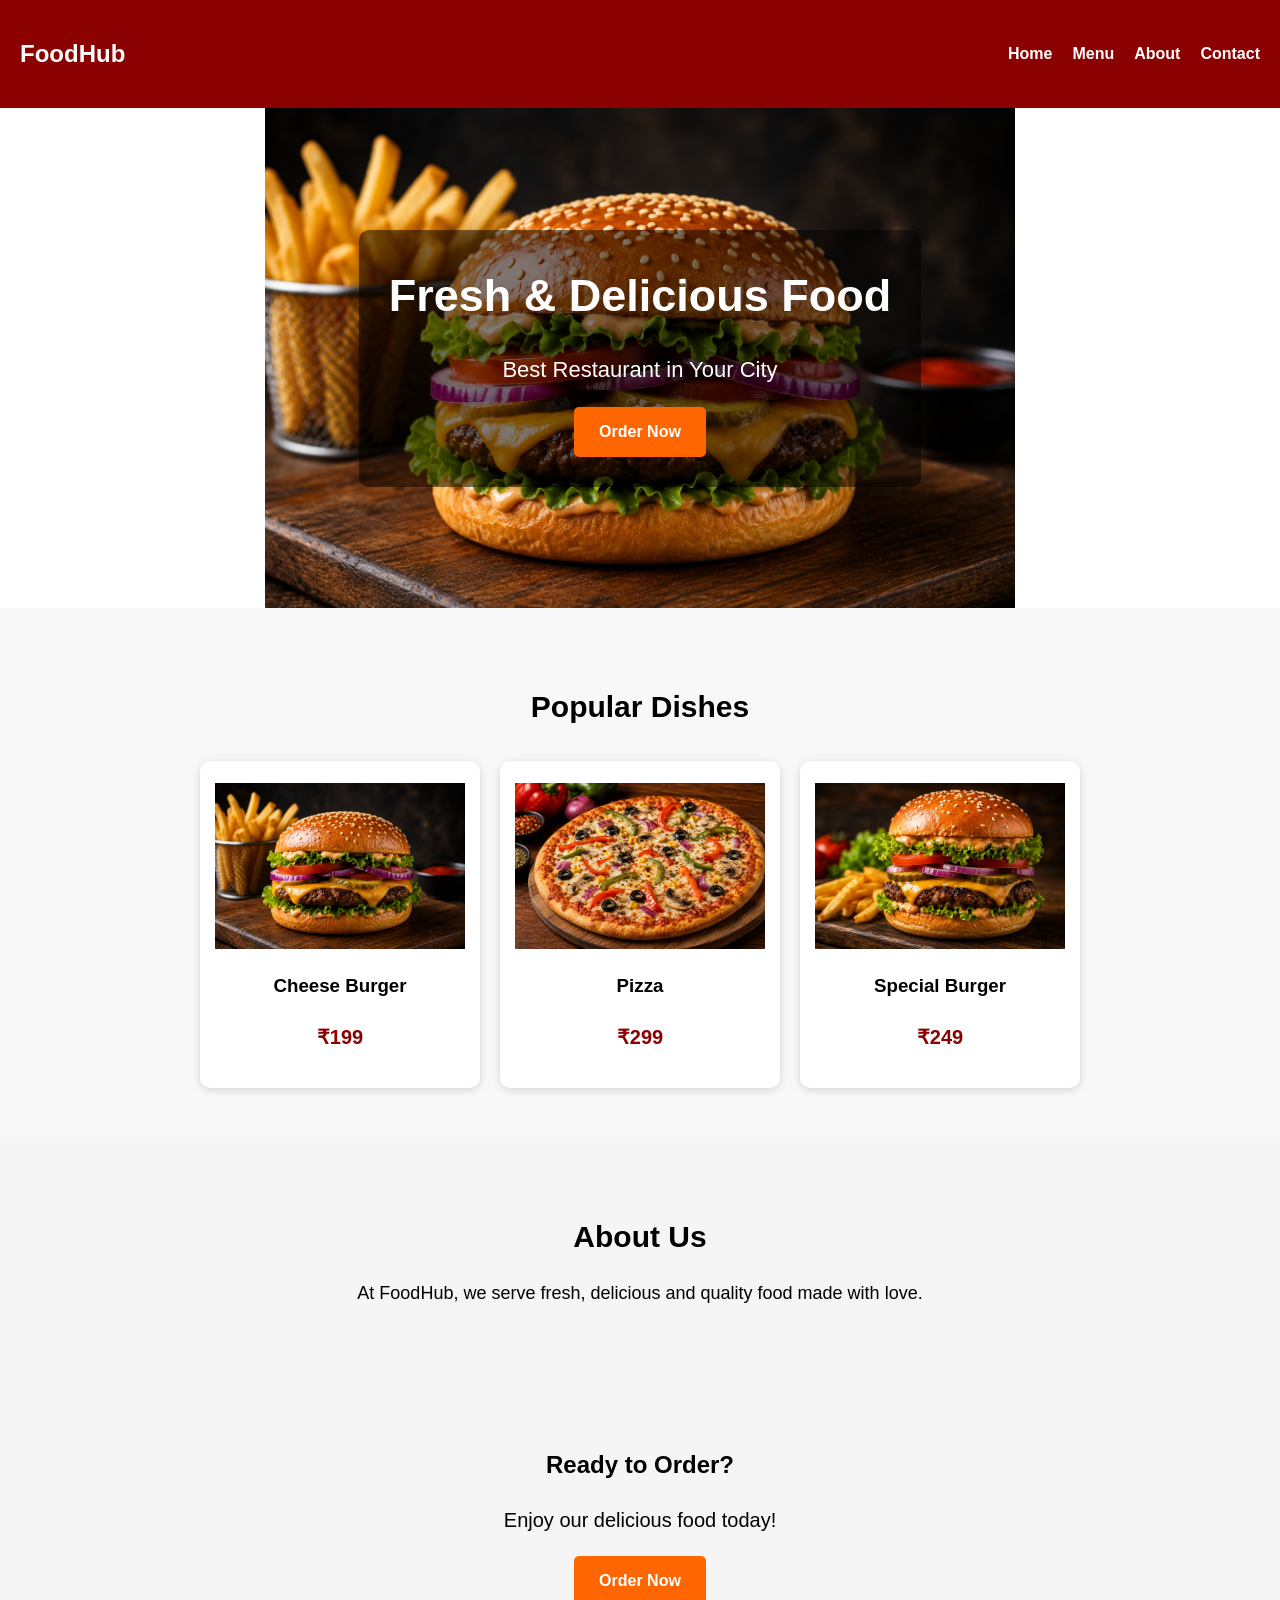
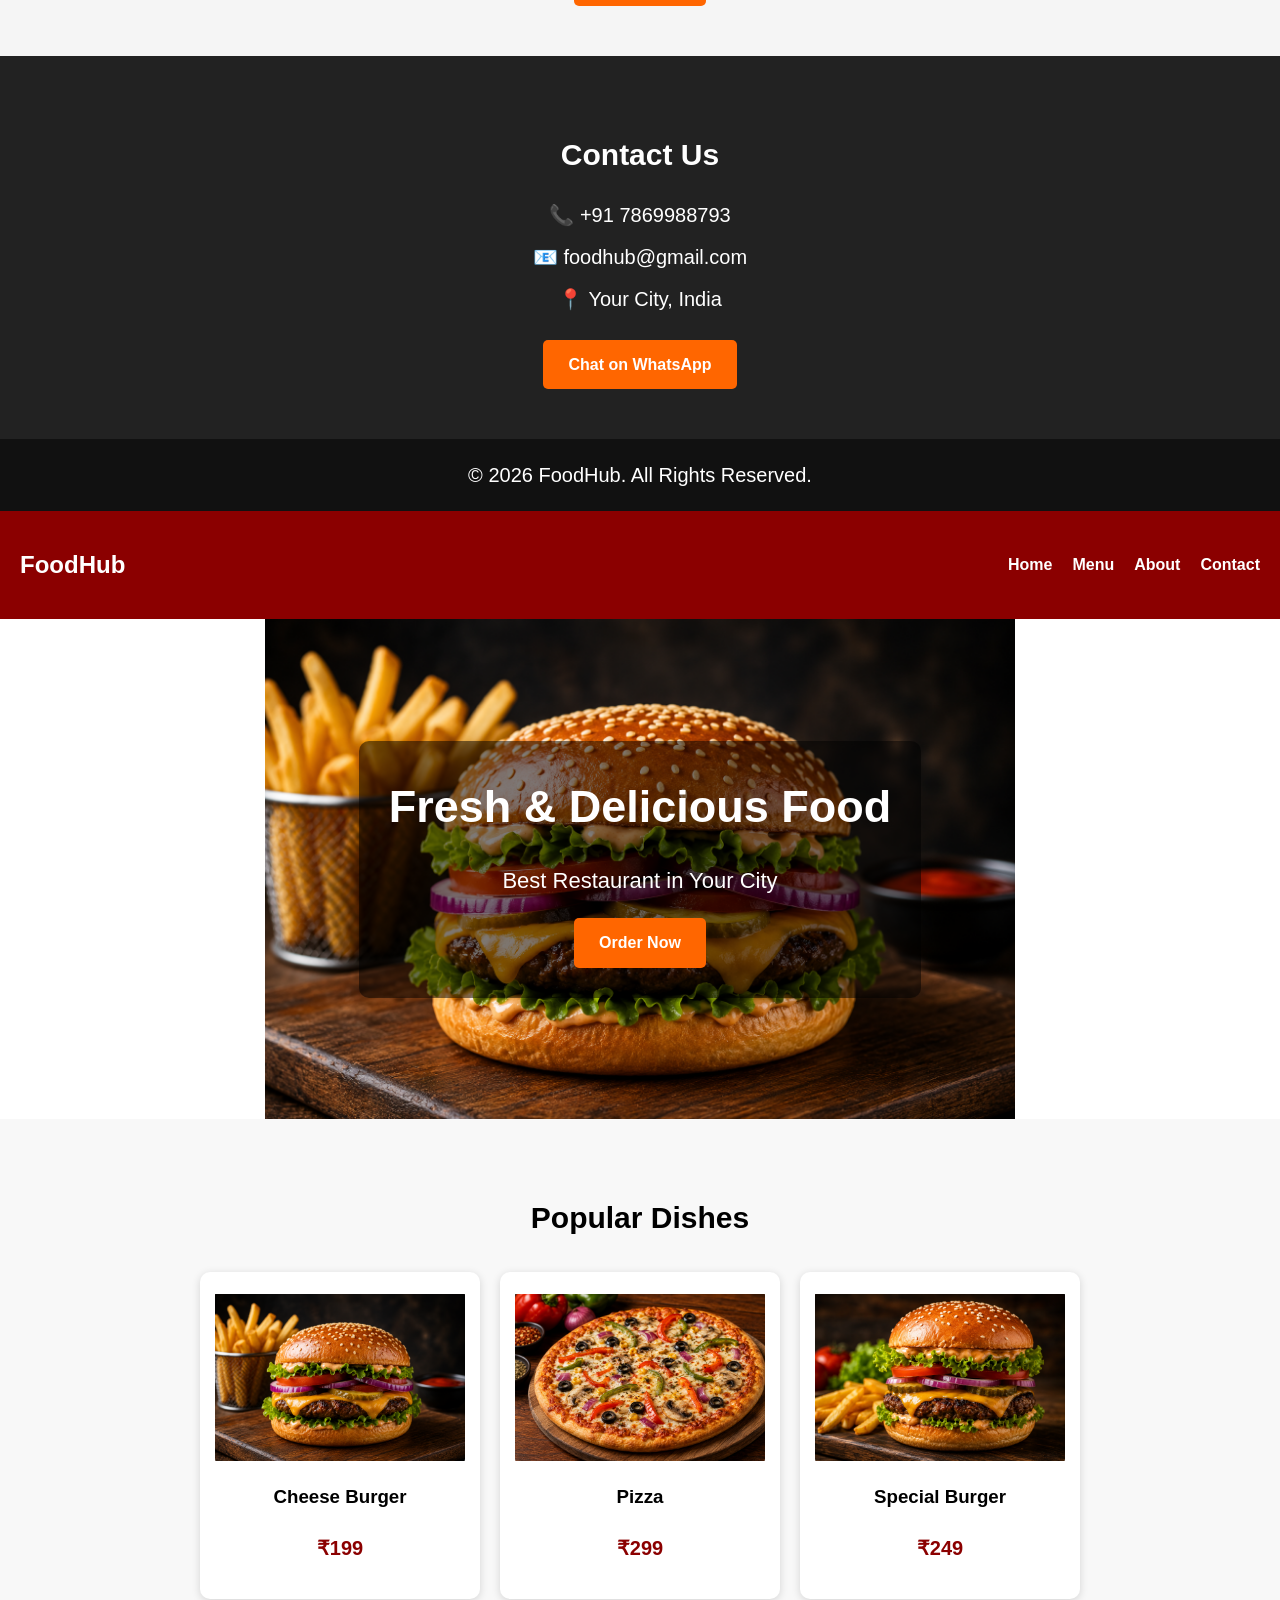
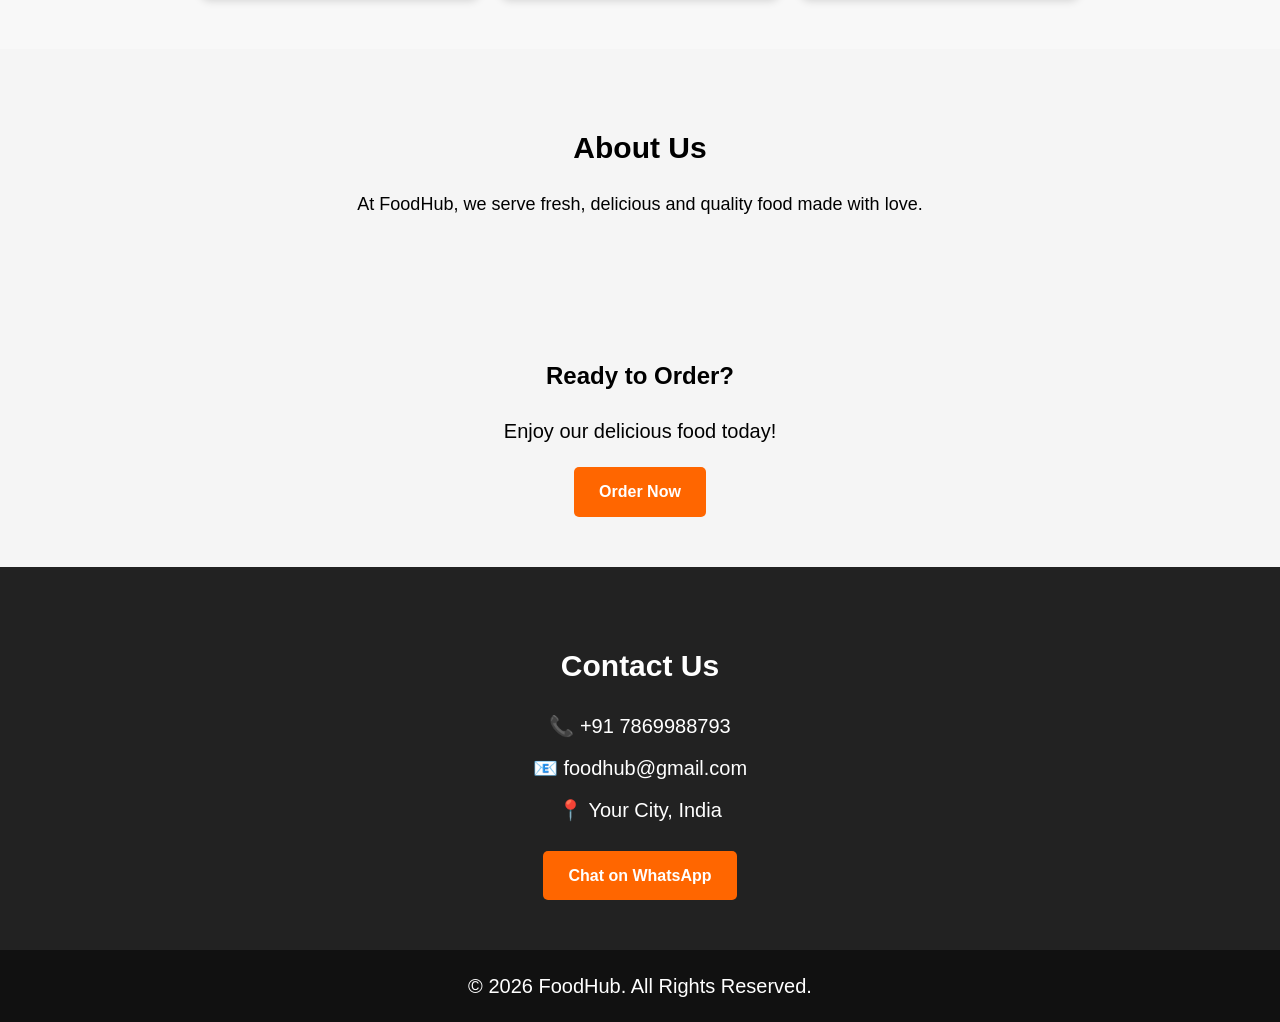
==== index.html @ 62439df0 "Enhance index.html with new sections and title Updated the title and added new sections for About, O" ====
<!DOCTYPE html>
<html>
<head>
    <meta name="viewport" content="width=device-width, initial-scale=1.0">
    <title>FoodHub - Fresh & Delicious Food</title>
    <link rel="stylesheet" href="style.css">
</head>

<body>

<nav>
    <h2>FoodHub</h2>

    <ul>
        <li><a href="index.html">Home</a></li>
        <li><a href="menu.html">Menu</a></li>
        <li><a href="about.html">About</a></li>
        <li><a href="contact.html">Contact</a></li>
    </ul>
</nav>

<!-- HERO -->
<section class="hero">
    <div class="hero-content">
        <h1>Fresh & Delicious Food</h1>
        <p>Best Restaurant in Your City</p>

        <a href="contact.html" class="btn">Order Now</a>
    </div>
</section>

<!-- POPULAR DISHES -->
<section class="menu">
    <h2>Popular Dishes</h2>

    <div class="cards">

        <div class="card">
            <img src="images/burger.png" alt="Cheese Burger">
            <h3>Cheese Burger</h3>
            <p>₹199</p>
        </div>

        <div class="card">
            <img src="images/pizza.png" alt="Pizza">
            <h3>Pizza</h3>
            <p>₹299</p>
        </div>

        <div class="card">
            <img src="images/special-burger.png" alt="Special Burger">
            <h3>Special Burger</h3>
            <p>₹249</p>
        </div>

    </div>
</section>

<!-- ABOUT -->
<section class="about">
    <h2>About Us</h2>
    <p>
        At FoodHub, we serve fresh, delicious and quality food made with love.
    </p>
</section>

<!-- ORDER -->
<section class="order">
    <h2>Ready to Order?</h2>
    <p>Enjoy our delicious food today!</p>
    <a href="contact.html" class="btn">Order Now</a>
</section>

<!-- CONTACT -->
<section class="contact">
    <h2>Contact Us</h2>

    <p>📞 +91 7869988793</p>
    <p>📧 foodhub@gmail.com</p>
    <p>📍 Your City, India</p>

    <a href="https://wa.me/917869988793" class="btn">
        Chat on WhatsApp
    </a>
</section>

<!-- FOOTER -->
<footer>
    <p>© 2026 FoodHub. All Rights Reserved.</p>
</footer>

</body>
    </html><!DOCTYPE html>
<html>
<head>
    <meta name="viewport" content="width=device-width, initial-scale=1.0">
    <title>FoodHub - Fresh & Delicious Food</title>
    <link rel="stylesheet" href="style.css">
</head>

<body>

<nav>
    <h2>FoodHub</h2>

    <ul>
        <li><a href="index.html">Home</a></li>
        <li><a href="menu.html">Menu</a></li>
        <li><a href="about.html">About</a></li>
        <li><a href="contact.html">Contact</a></li>
    </ul>
</nav>

<!-- HERO -->
<section class="hero">
    <div class="hero-content">
        <h1>Fresh & Delicious Food</h1>
        <p>Best Restaurant in Your City</p>

        <a href="contact.html" class="btn">Order Now</a>
    </div>
</section>

<!-- POPULAR DISHES -->
<section class="menu">
    <h2>Popular Dishes</h2>

    <div class="cards">

        <div class="card">
            <img src="images/burger.png" alt="Cheese Burger">
            <h3>Cheese Burger</h3>
            <p>₹199</p>
        </div>

        <div class="card">
            <img src="images/pizza.png" alt="Pizza">
            <h3>Pizza</h3>
            <p>₹299</p>
        </div>

        <div class="card">
            <img src="images/special-burger.png" alt="Special Burger">
            <h3>Special Burger</h3>
            <p>₹249</p>
        </div>

    </div>
</section>

<!-- ABOUT -->
<section class="about">
    <h2>About Us</h2>
    <p>
        At FoodHub, we serve fresh, delicious and quality food made with love.
    </p>
</section>

<!-- ORDER -->
<section class="order">
    <h2>Ready to Order?</h2>
    <p>Enjoy our delicious food today!</p>
    <a href="contact.html" class="btn">Order Now</a>
</section>

<!-- CONTACT -->
<section class="contact">
    <h2>Contact Us</h2>

    <p>📞 +91 7869988793</p>
    <p>📧 foodhub@gmail.com</p>
    <p>📍 Your City, India</p>

    <a href="https://wa.me/917869988793" class="btn">
        Chat on WhatsApp
    </a>
</section>

<!-- FOOTER -->
<footer>
    <p>© 2026 FoodHub. All Rights Reserved.</p>
</footer>

</body>
        </html>
---- style.css ----
body{
    margin:0;
    font-family:Arial,sans-serif;
}

nav{
    background:#8B0000;
    color:white;
    display:flex;
    justify-content:space-between;
    align-items:center;
    padding:15px 30px;
}

nav ul{
    list-style:none;
    display:flex;
    gap:20px;
}

nav ul li a{
    color:white;
    text-decoration:none;
    font-weight:bold;
}

h1{
    text-align:center;
    margin-top:60px;
    color:#8B0000;
}

p{
    text-align:center;
    font-size:20px;
}
.hero {
    min-height: 500px;
    background-image: url("images/burger.png");
    background-size: contain;
    background-position: center;
    background-repeat: no-repeat;
    display: flex;
    justify-content: center;
    align-items: center;
    text-align: center;
}
.hero-content{
    background: rgba(0,0,0,0.5);
    color: white;
    padding: 30px;
    border-radius: 10px;
}

.hero h1{
    font-size: 45px;
    color: white;
    margin: 0;
}

.hero p{
    font-size: 22px;
    margin: 20px 0;
    color: white;
}

.btn{
    display: inline-block;
    background: #ff6600;
    color: white;
    padding: 12px 25px;
    text-decoration: none;
    border-radius: 5px;
    font-weight: bold;
}

.btn:hover{
    background: #cc5500;
}

.btn {
    display: inline-block;
    padding: 12px 25px;
    text-decoration: none;
    border-radius: 5px;
    font-weight: bold;
}

.btn:hover{
    background:#cc5500;
    }
.menu{
    padding:60px 20px;
    text-align:center;
    background:#f8f8f8;
}

.cards{
    display:flex;
    justify-content:center;
    gap:30px;
    flex-wrap:wrap;
}

.card{
    width:280px;
    background:white;
    border-radius:10px;
    overflow:hidden;
    box-shadow:0 5px 15px rgba(0,0,0,0.2);
    transition:0.3s;
}

.card:hover{
    transform:translateY(-10px);
}

.card img {
    width: 100%;
    height: 200px;
    object-fit: contain;
    display: block;
}

.card h3{
    margin:15px 0 10px;
}

.card p{
    color:#8B0000;
    font-weight:bold;
    margin-bottom:20px;
        }
.about {
    padding: 50px 20px;
    text-align: center;
    background: #f5f5f5;
}

.about h2 {
    font-size: 30px;
    margin-bottom: 15px;
}

.about p {
    font-size: 18px;
    }
.contact {
    padding: 50px 20px;
    text-align: center;
    background: #222;
    color: white;
}

.contact h2 {
    margin-bottom: 20px;
}

.contact p {
    margin: 8px 0;
}
footer {
    padding: 20px;
    text-align: center;
    background: #111;
    color: white;
}

footer p {
    margin: 0;
    }
@media (max-width: 600px) {
    nav {
        flex-direction: column;
        gap: 10px;
    }

    nav ul {
        flex-direction: column;
        text-align: center;
        padding: 0;
    }

    .cards {
        flex-direction: column;
        align-items: center;
    }

    .card {
        width: 90%;
    }
    }
html {
    scroll-behavior: smooth;
                               }
.contact .btn {
    display: inline-block;
    margin-top: 15px;
    text-decoration: none;
}
.btn:hover {
    opacity: 0.8;
    transform: scale(1.05);
    }
nav {
    padding: 15px 20px;
    display: flex;
    justify-content: space-between;
    align-items: center;
}

nav ul {
    display: flex;
    gap: 20px;
    list-style: none;
    margin: 0;
}

nav a {
    text-decoration: none;
        }
.order {
    padding: 50px 20px;
    text-align: center;
    background: #f5f5f5;
}

.order h2 {
    margin-bottom: 10px;
}

.order p {
    margin-bottom: 20px;
}
body {
    margin: 0;
    font-family: Arial, sans-serif;
    line-height: 1.6;
    }
.card {
    padding: 15px;
    text-align: center;
    border-radius: 10px;
    background: white;
    box-shadow: 0 2px 8px rgba(0,0,0,0.15);
    }
.menu {
    padding: 50px 20px;
    text-align: center;
}

.cards {
    display: flex;
    gap: 20px;
    justify-content: center;
    flex-wrap: wrap;
                               }
.menu h2 {
    margin-bottom: 30px;
    font-size: 30px;
}
.card {
    width: 250px;
    }
.card img {
    width: 100%;
    height: 180px;
    object-fit: contain;
    border-radius: 8px;
}
.about {
    padding: 50px 20px;
    text-align: center;
}

.about h2 {
    font-size: 30px;
    margin-bottom: 15px;
    }
.contact h2 {
    font-size: 30px;
    margin-bottom: 20px;
}

.contact p {
    margin: 10px 0;
}
---- style.css ----
body{
    margin:0;
    font-family:Arial,sans-serif;
}

nav{
    background:#8B0000;
    color:white;
    display:flex;
    justify-content:space-between;
    align-items:center;
    padding:15px 30px;
}

nav ul{
    list-style:none;
    display:flex;
    gap:20px;
}

nav ul li a{
    color:white;
    text-decoration:none;
    font-weight:bold;
}

h1{
    text-align:center;
    margin-top:60px;
    color:#8B0000;
}

p{
    text-align:center;
    font-size:20px;
}
.hero {
    min-height: 500px;
    background-image: url("images/burger.png");
    background-size: contain;
    background-position: center;
    background-repeat: no-repeat;
    display: flex;
    justify-content: center;
    align-items: center;
    text-align: center;
}
.hero-content{
    background: rgba(0,0,0,0.5);
    color: white;
    padding: 30px;
    border-radius: 10px;
}

.hero h1{
    font-size: 45px;
    color: white;
    margin: 0;
}

.hero p{
    font-size: 22px;
    margin: 20px 0;
    color: white;
}

.btn{
    display: inline-block;
    background: #ff6600;
    color: white;
    padding: 12px 25px;
    text-decoration: none;
    border-radius: 5px;
    font-weight: bold;
}

.btn:hover{
    background: #cc5500;
}

.btn {
    display: inline-block;
    padding: 12px 25px;
    text-decoration: none;
    border-radius: 5px;
    font-weight: bold;
}

.btn:hover{
    background:#cc5500;
    }
.menu{
    padding:60px 20px;
    text-align:center;
    background:#f8f8f8;
}

.cards{
    display:flex;
    justify-content:center;
    gap:30px;
    flex-wrap:wrap;
}

.card{
    width:280px;
    background:white;
    border-radius:10px;
    overflow:hidden;
    box-shadow:0 5px 15px rgba(0,0,0,0.2);
    transition:0.3s;
}

.card:hover{
    transform:translateY(-10px);
}

.card img {
    width: 100%;
    height: 200px;
    object-fit: contain;
    display: block;
}

.card h3{
    margin:15px 0 10px;
}

.card p{
    color:#8B0000;
    font-weight:bold;
    margin-bottom:20px;
        }
.about {
    padding: 50px 20px;
    text-align: center;
    background: #f5f5f5;
}

.about h2 {
    font-size: 30px;
    margin-bottom: 15px;
}

.about p {
    font-size: 18px;
    }
.contact {
    padding: 50px 20px;
    text-align: center;
    background: #222;
    color: white;
}

.contact h2 {
    margin-bottom: 20px;
}

.contact p {
    margin: 8px 0;
}
footer {
    padding: 20px;
    text-align: center;
    background: #111;
    color: white;
}

footer p {
    margin: 0;
    }
@media (max-width: 600px) {
    nav {
        flex-direction: column;
        gap: 10px;
    }

    nav ul {
        flex-direction: column;
        text-align: center;
        padding: 0;
    }

    .cards {
        flex-direction: column;
        align-items: center;
    }

    .card {
        width: 90%;
    }
    }
html {
    scroll-behavior: smooth;
                               }
.contact .btn {
    display: inline-block;
    margin-top: 15px;
    text-decoration: none;
}
.btn:hover {
    opacity: 0.8;
    transform: scale(1.05);
    }
nav {
    padding: 15px 20px;
    display: flex;
    justify-content: space-between;
    align-items: center;
}

nav ul {
    display: flex;
    gap: 20px;
    list-style: none;
    margin: 0;
}

nav a {
    text-decoration: none;
        }
.order {
    padding: 50px 20px;
    text-align: center;
    background: #f5f5f5;
}

.order h2 {
    margin-bottom: 10px;
}

.order p {
    margin-bottom: 20px;
}
body {
    margin: 0;
    font-family: Arial, sans-serif;
    line-height: 1.6;
    }
.card {
    padding: 15px;
    text-align: center;
    border-radius: 10px;
    background: white;
    box-shadow: 0 2px 8px rgba(0,0,0,0.15);
    }
.menu {
    padding: 50px 20px;
    text-align: center;
}

.cards {
    display: flex;
    gap: 20px;
    justify-content: center;
    flex-wrap: wrap;
                               }
.menu h2 {
    margin-bottom: 30px;
    font-size: 30px;
}
.card {
    width: 250px;
    }
.card img {
    width: 100%;
    height: 180px;
    object-fit: contain;
    border-radius: 8px;
}
.about {
    padding: 50px 20px;
    text-align: center;
}

.about h2 {
    font-size: 30px;
    margin-bottom: 15px;
    }
.contact h2 {
    font-size: 30px;
    margin-bottom: 20px;
}

.contact p {
    margin: 10px 0;
}
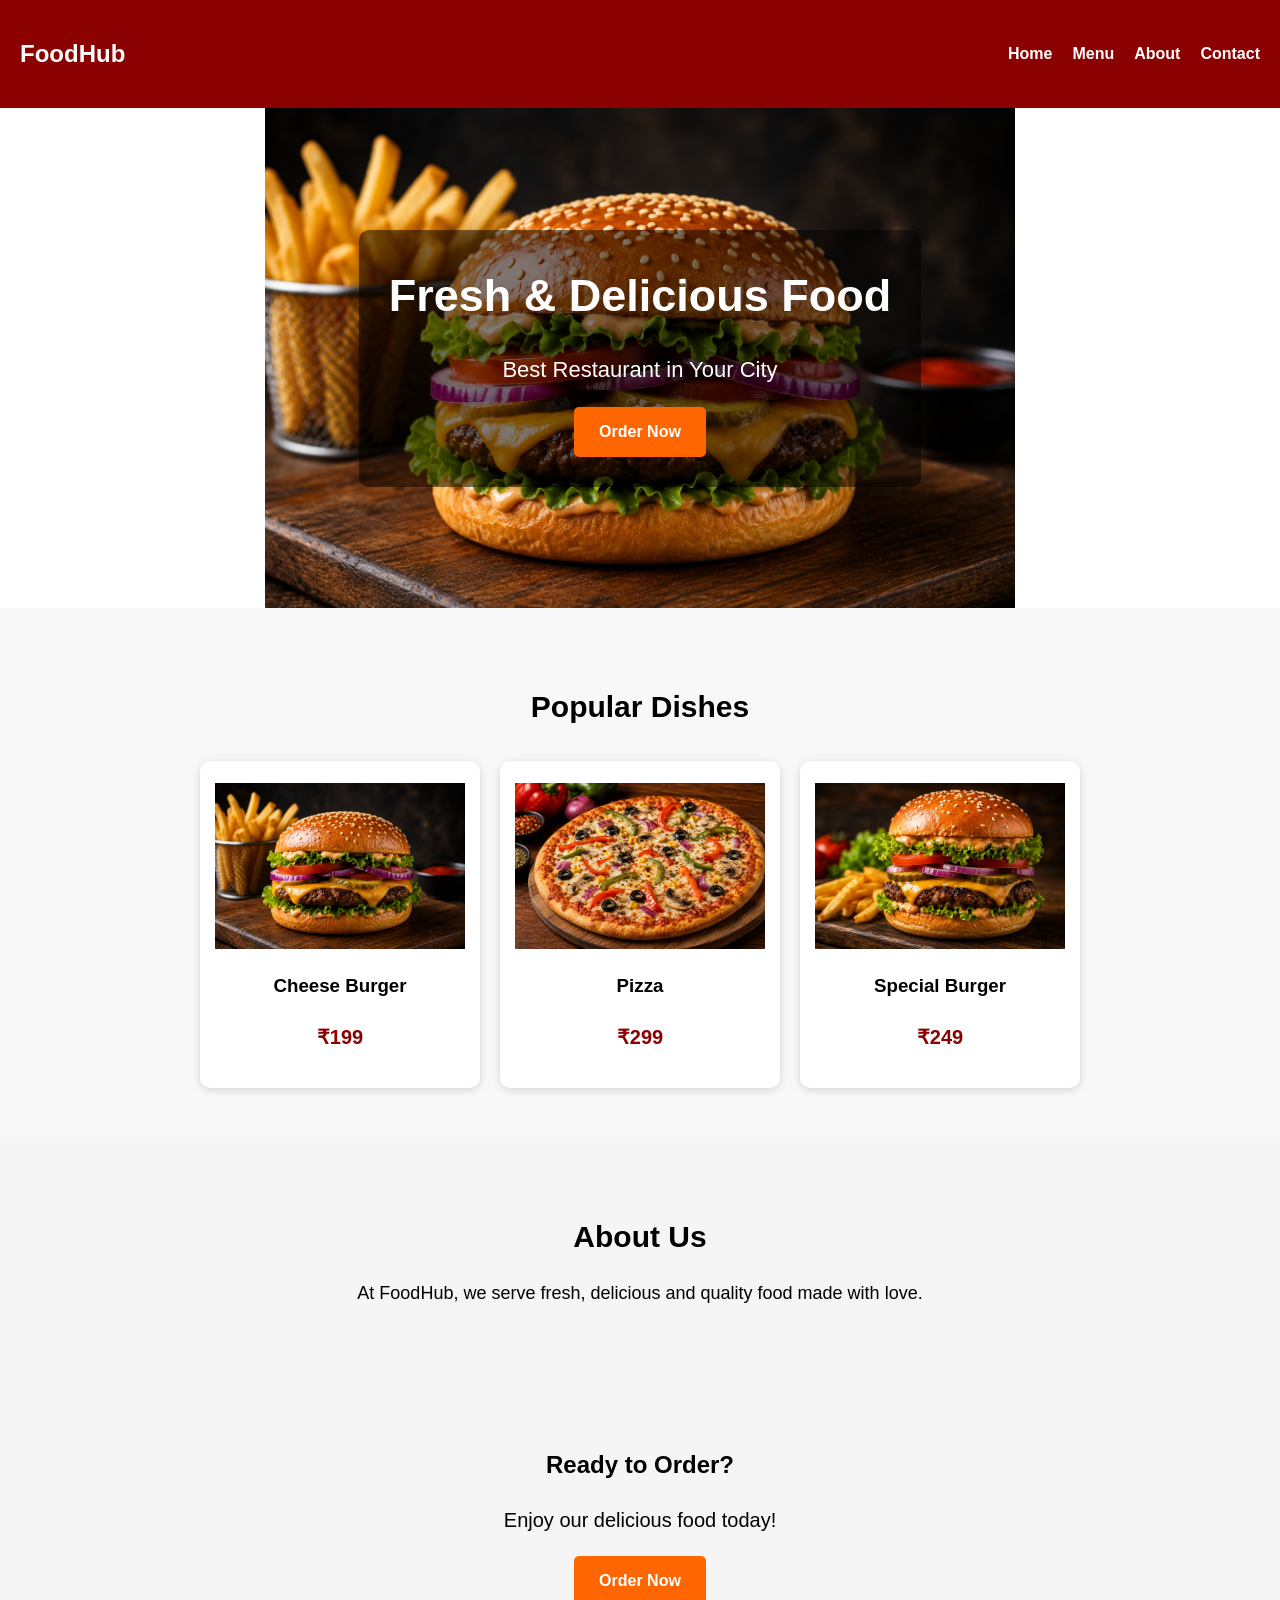
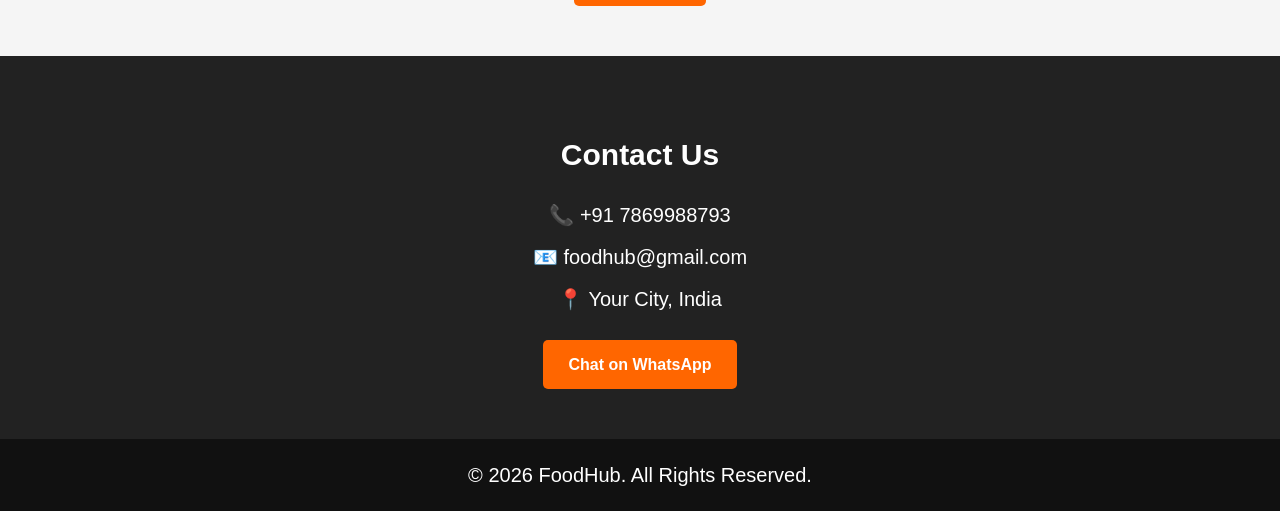
==== commit 914aaf93: "Refactor index.html to correct structure Removed redundant HTML structure and fixed DOCTYPE placemen" ====
--- a/index.html
+++ b/index.html
@@ -90,96 +90,4 @@
 </footer>
 
 </body>
-    </html><!DOCTYPE html>
-<html>
-<head>
-    <meta name="viewport" content="width=device-width, initial-scale=1.0">
-    <title>FoodHub - Fresh & Delicious Food</title>
-    <link rel="stylesheet" href="style.css">
-</head>
-
-<body>
-
-<nav>
-    <h2>FoodHub</h2>
-
-    <ul>
-        <li><a href="index.html">Home</a></li>
-        <li><a href="menu.html">Menu</a></li>
-        <li><a href="about.html">About</a></li>
-        <li><a href="contact.html">Contact</a></li>
-    </ul>
-</nav>
-
-<!-- HERO -->
-<section class="hero">
-    <div class="hero-content">
-        <h1>Fresh & Delicious Food</h1>
-        <p>Best Restaurant in Your City</p>
-
-        <a href="contact.html" class="btn">Order Now</a>
-    </div>
-</section>
-
-<!-- POPULAR DISHES -->
-<section class="menu">
-    <h2>Popular Dishes</h2>
-
-    <div class="cards">
-
-        <div class="card">
-            <img src="images/burger.png" alt="Cheese Burger">
-            <h3>Cheese Burger</h3>
-            <p>₹199</p>
-        </div>
-
-        <div class="card">
-            <img src="images/pizza.png" alt="Pizza">
-            <h3>Pizza</h3>
-            <p>₹299</p>
-        </div>
-
-        <div class="card">
-            <img src="images/special-burger.png" alt="Special Burger">
-            <h3>Special Burger</h3>
-            <p>₹249</p>
-        </div>
-
-    </div>
-</section>
-
-<!-- ABOUT -->
-<section class="about">
-    <h2>About Us</h2>
-    <p>
-        At FoodHub, we serve fresh, delicious and quality food made with love.
-    </p>
-</section>
-
-<!-- ORDER -->
-<section class="order">
-    <h2>Ready to Order?</h2>
-    <p>Enjoy our delicious food today!</p>
-    <a href="contact.html" class="btn">Order Now</a>
-</section>
-
-<!-- CONTACT -->
-<section class="contact">
-    <h2>Contact Us</h2>
-
-    <p>📞 +91 7869988793</p>
-    <p>📧 foodhub@gmail.com</p>
-    <p>📍 Your City, India</p>
-
-    <a href="https://wa.me/917869988793" class="btn">
-        Chat on WhatsApp
-    </a>
-</section>
-
-<!-- FOOTER -->
-<footer>
-    <p>© 2026 FoodHub. All Rights Reserved.</p>
-</footer>
-
-</body>
-        </html>
+    </html>
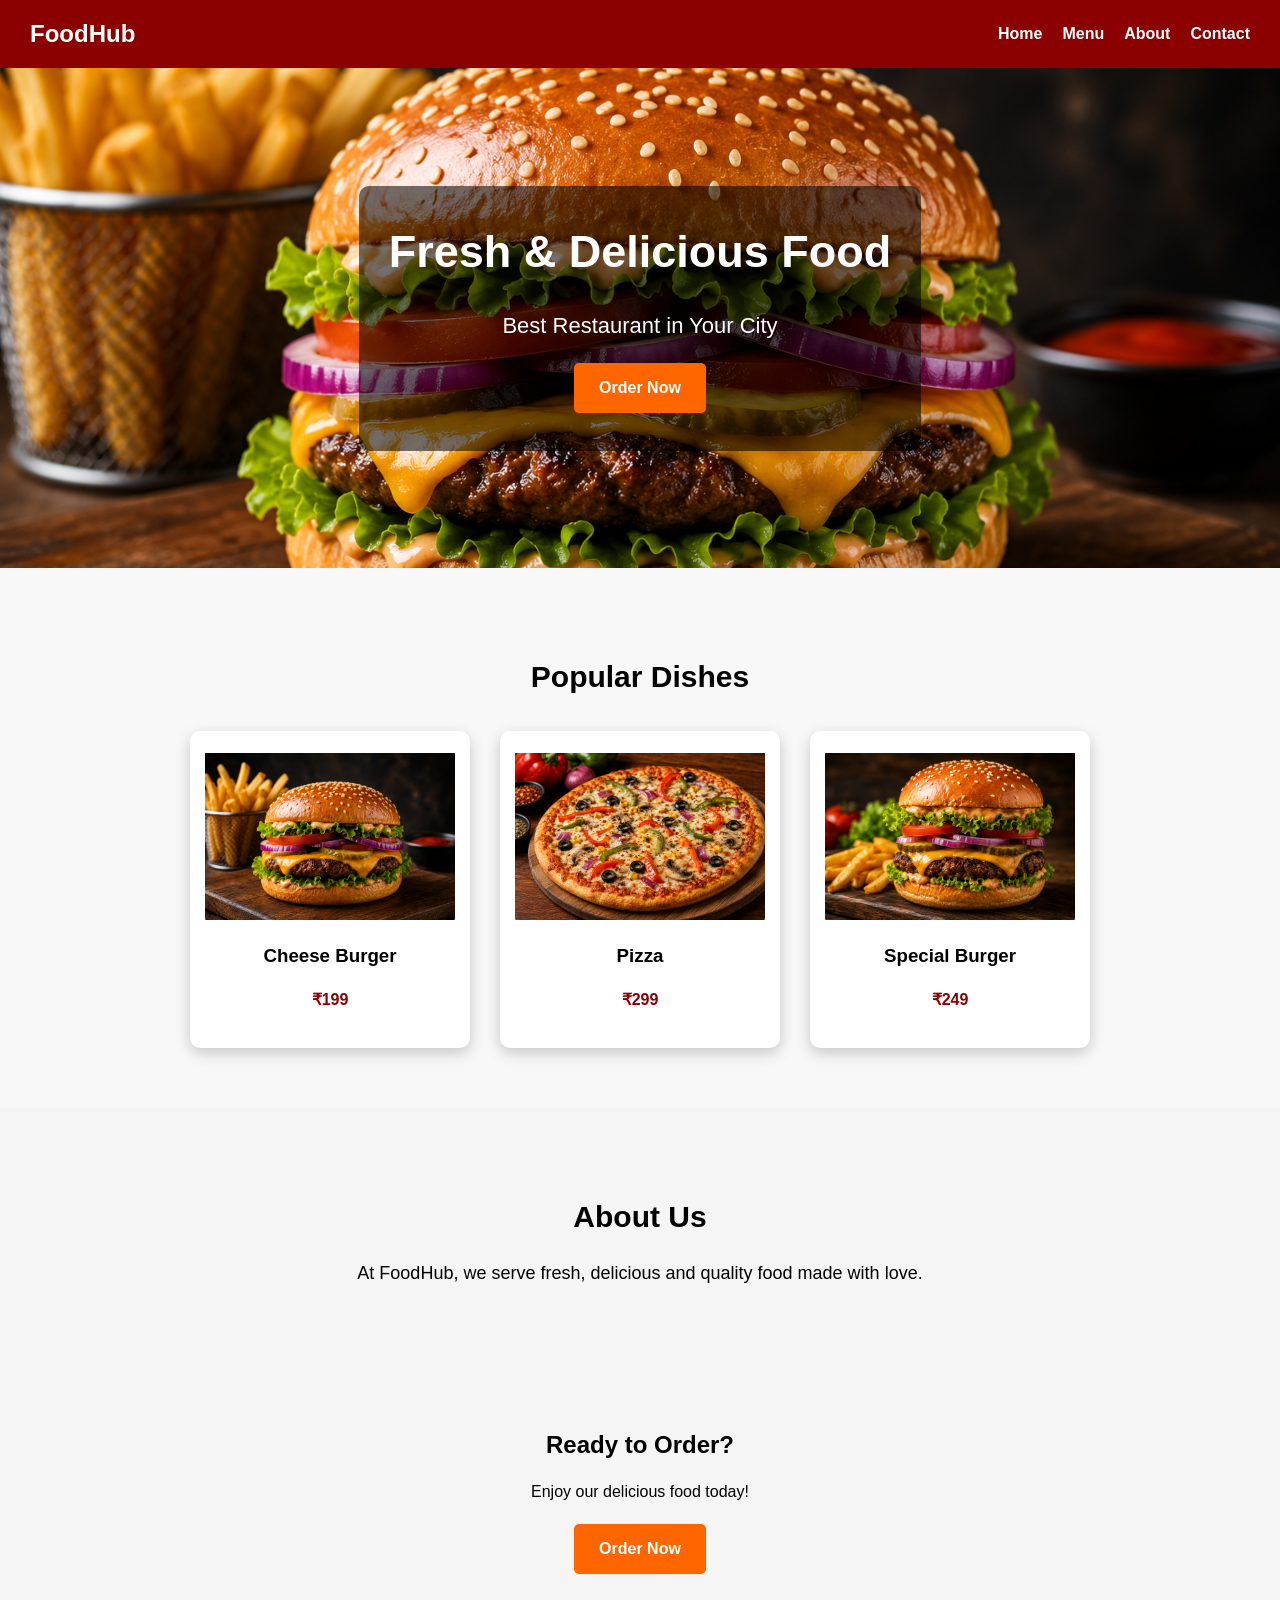
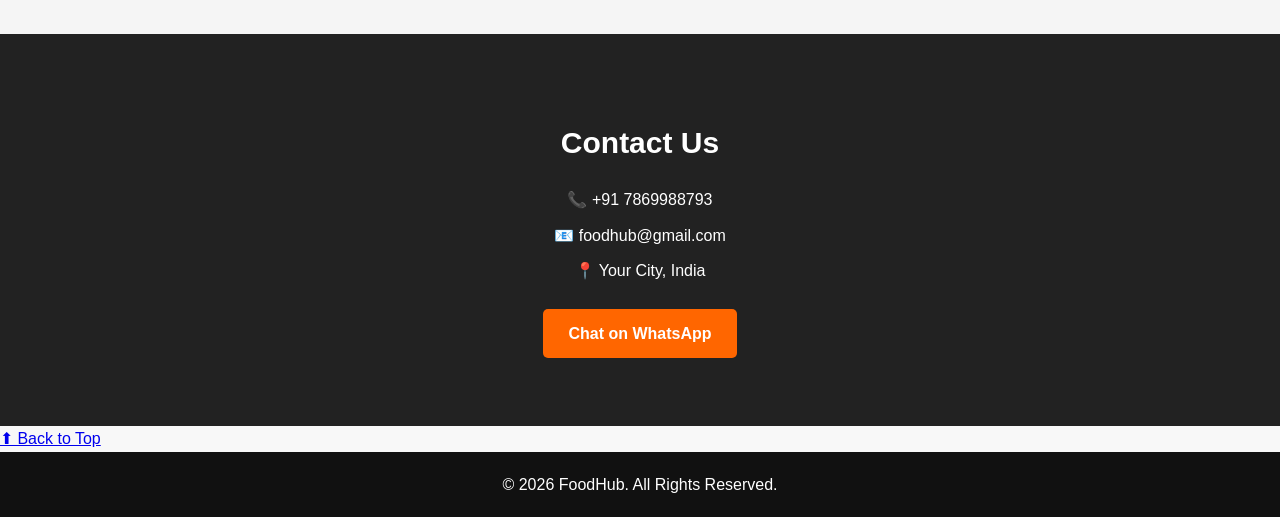
==== commit bede33e7: "Add 'Back to Top' button in footer" ====
--- a/index.html
+++ b/index.html
@@ -85,6 +85,7 @@
 </section>
 
 <!-- FOOTER -->
+<a href="#home" class="top-btn">⬆ Back to Top</a>
 <footer>
     <p>© 2026 FoodHub. All Rights Reserved.</p>
 </footer>
--- a/style.css
+++ b/style.css
@@ -1,43 +1,59 @@
-body{
-    margin:0;
-    font-family:Arial,sans-serif;
-}
-
-nav{
-    background:#8B0000;
-    color:white;
-    display:flex;
-    justify-content:space-between;
-    align-items:center;
-    padding:15px 30px;
-}
-
-nav ul{
-    list-style:none;
-    display:flex;
-    gap:20px;
-}
-
-nav ul li a{
-    color:white;
-    text-decoration:none;
-    font-weight:bold;
-}
-
-h1{
-    text-align:center;
-    margin-top:60px;
-    color:#8B0000;
-}
-
-p{
-    text-align:center;
-    font-size:20px;
-}
+* {
+    box-sizing: border-box;
+}
+
+html {
+    scroll-behavior: smooth;
+}
+
+body {
+    margin: 0;
+    font-family: Arial, sans-serif;
+    line-height: 1.6;
+    background: #f8f8f8;
+}
+
+/* NAVIGATION */
+nav {
+    background: #8B0000;
+    color: white;
+    display: flex;
+    justify-content: space-between;
+    align-items: center;
+    padding: 15px 30px;
+    position: sticky;
+    top: 0;
+    z-index: 1000;
+}
+
+nav h2 {
+    margin: 0;
+}
+
+nav ul {
+    list-style: none;
+    display: flex;
+    gap: 20px;
+    margin: 0;
+    padding: 0;
+}
+
+nav ul li a {
+    color: white;
+    text-decoration: none;
+    font-weight: bold;
+    transition: 0.3s;
+}
+
+nav ul li a:hover {
+    color: #ffcc00;
+}
+
+/* HERO */
 .hero {
     min-height: 500px;
     background-image: url("images/burger.png");
-    background-size: contain;
+    background-size: cover;
     background-position: center;
     background-repeat: no-repeat;
     display: flex;
@@ -45,26 +61,30 @@
     align-items: center;
     text-align: center;
 }
-.hero-content{
-    background: rgba(0,0,0,0.5);
+
+.hero-content {
+    background: rgba(0, 0, 0, 0.55);
     color: white;
     padding: 30px;
     border-radius: 10px;
-}
-
-.hero h1{
+    animation: fadeIn 1.2s ease;
+}
+
+.hero h1 {
     font-size: 45px;
     color: white;
     margin: 0;
-}
-
-.hero p{
+    animation: slideDown 1s ease;
+}
+
+.hero p {
     font-size: 22px;
     margin: 20px 0;
     color: white;
 }
 
-.btn{
+/* BUTTON */
+.btn {
     display: inline-block;
     background: #ff6600;
     color: white;
@@ -72,211 +92,92 @@
     text-decoration: none;
     border-radius: 5px;
     font-weight: bold;
-}
-
-.btn:hover{
+    transition: 0.3s;
+}
+
+.btn:hover {
     background: #cc5500;
-}
-
-.btn {
-    display: inline-block;
-    padding: 12px 25px;
-    text-decoration: none;
-    border-radius: 5px;
-    font-weight: bold;
-}
-
-.btn:hover{
-    background:#cc5500;
-    }
-.menu{
-    padding:60px 20px;
-    text-align:center;
-    background:#f8f8f8;
-}
-
-.cards{
-    display:flex;
-    justify-content:center;
-    gap:30px;
-    flex-wrap:wrap;
-}
-
-.card{
-    width:280px;
-    background:white;
-    border-radius:10px;
-    overflow:hidden;
-    box-shadow:0 5px 15px rgba(0,0,0,0.2);
-    transition:0.3s;
-}
-
-.card:hover{
-    transform:translateY(-10px);
-}
-
-.card img {
-    width: 100%;
-    height: 200px;
-    object-fit: contain;
-    display: block;
-}
-
-.card h3{
-    margin:15px 0 10px;
-}
-
-.card p{
-    color:#8B0000;
-    font-weight:bold;
-    margin-bottom:20px;
-        }
-.about {
-    padding: 50px 20px;
-    text-align: center;
-    background: #f5f5f5;
-}
-
-.about h2 {
+    transform: scale(1.08);
+}
+
+/* MENU */
+.menu {
+    padding: 60px 20px;
+    text-align: center;
+    background: #f8f8f8;
+}
+
+.menu h2 {
     font-size: 30px;
-    margin-bottom: 15px;
-}
-
-.about p {
-    font-size: 18px;
-    }
-.contact {
-    padding: 50px 20px;
-    text-align: center;
-    background: #222;
-    color: white;
-}
-
-.contact h2 {
-    margin-bottom: 20px;
-}
-
-.contact p {
-    margin: 8px 0;
-}
-footer {
-    padding: 20px;
-    text-align: center;
-    background: #111;
-    color: white;
-}
-
-footer p {
-    margin: 0;
-    }
-@media (max-width: 600px) {
-    nav {
-        flex-direction: column;
-        gap: 10px;
-    }
-
-    nav ul {
-        flex-direction: column;
-        text-align: center;
-        padding: 0;
-    }
-
-    .cards {
-        flex-direction: column;
-        align-items: center;
-    }
-
-    .card {
-        width: 90%;
-    }
-    }
-html {
-    scroll-behavior: smooth;
-                               }
-.contact .btn {
-    display: inline-block;
-    margin-top: 15px;
-    text-decoration: none;
-}
-.btn:hover {
-    opacity: 0.8;
-    transform: scale(1.05);
-    }
-nav {
-    padding: 15px 20px;
-    display: flex;
-    justify-content: space-between;
-    align-items: center;
-}
-
-nav ul {
-    display: flex;
-    gap: 20px;
-    list-style: none;
-    margin: 0;
-}
-
-nav a {
-    text-decoration: none;
-        }
-.order {
-    padding: 50px 20px;
-    text-align: center;
-    background: #f5f5f5;
-}
-
-.order h2 {
-    margin-bottom: 10px;
-}
-
-.order p {
-    margin-bottom: 20px;
-}
-body {
-    margin: 0;
-    font-family: Arial, sans-serif;
-    line-height: 1.6;
-    }
-.card {
-    padding: 15px;
-    text-align: center;
-    border-radius: 10px;
-    background: white;
-    box-shadow: 0 2px 8px rgba(0,0,0,0.15);
-    }
-.menu {
-    padding: 50px 20px;
-    text-align: center;
+    margin-bottom: 30px;
 }
 
 .cards {
     display: flex;
-    gap: 20px;
     justify-content: center;
+    gap: 30px;
     flex-wrap: wrap;
-                               }
-.menu h2 {
-    margin-bottom: 30px;
-    font-size: 30px;
-}
+}
+
 .card {
-    width: 250px;
-    }
+    width: 280px;
+    padding: 15px;
+    background: white;
+    border-radius: 10px;
+    overflow: hidden;
+    box-shadow: 0 5px 15px rgba(0, 0, 0, 0.2);
+    transition: 0.4s;
+    animation: slideUp 1s ease;
+}
+
+.card:hover {
+    transform: translateY(-10px) scale(1.03);
+    box-shadow: 0 10px 25px rgba(0, 0, 0, 0.25);
+}
+
 .card img {
     width: 100%;
     height: 180px;
     object-fit: contain;
+    display: block;
     border-radius: 8px;
 }
+
+.card h3 {
+    margin: 15px 0 10px;
+}
+
+.card p {
+    color: #8B0000;
+    font-weight: bold;
+    margin-bottom: 20px;
+}
+
+/* ABOUT */
 .about {
-    padding: 50px 20px;
-    text-align: center;
+    padding: 60px 20px;
+    text-align: center;
+    background: #f5f5f5;
+    animation: fadeIn 1s ease;
 }
 
 .about h2 {
     font-size: 30px;
     margin-bottom: 15px;
-    }
+}
+
+.about p {
+    font-size: 18px;
+}
+
+/* CONTACT */
+.contact {
+    padding: 60px 20px;
+    text-align: center;
+    background: #222;
+    color: white;
+}
+
 .contact h2 {
     font-size: 30px;
     margin-bottom: 20px;
@@ -285,3 +186,385 @@
 .contact p {
     margin: 10px 0;
 }
+
+.contact .btn {
+    margin-top: 15px;
+}
+
+/* FOOTER */
+footer {
+    padding: 20px;
+    text-align: center;
+    background: #111;
+    color: white;
+}
+
+footer p {
+    margin: 0;
+}
+
+/* ANIMATIONS */
+@keyframes fadeIn {
+    from {
+        opacity: 0;
+    }
+
+    to {
+        opacity: 1;
+    }
+}
+
+@keyframes slideDown {
+    from {
+        opacity: 0;
+        transform: translateY(-40px);
+    }
+
+    to {
+        opacity: 1;
+        transform: translateY(0);
+    }
+}
+
+@keyframes slideUp {
+    from {
+        opacity: 0;
+        transform: translateY(40px);
+    }
+
+    to {
+        opacity: 1;
+        transform: translateY(0);
+    }
+}
+
+/* MOBILE */
+@media (max-width: 600px) {
+
+    nav {
+        flex-direction: column;
+        gap: 10px;
+    }
+
+    nav ul {
+        flex-direction: row;
+        gap: 12px;
+        flex-wrap: wrap;
+        justify-content: center;
+    }
+
+    .hero {
+        min-height: 450px;
+    }
+
+    .hero h1 {
+        font-size: 32px;
+    }
+
+    .hero p {
+        font-size: 18px;
+    }
+
+    .cards {
+        flex-direction: column;
+        align-items: center;
+    }
+
+    .card {
+        width: 90%;
+    }
+}
+.order {
+    padding: 60px 20px;
+    text-align: center;
+    background: #f5f5f5;
+}
+
+.order h2 {
+    text-align: center;
+    margin-bottom: 15px;
+}
+
+.order p {
+    text-align: center;
+    margin-bottom: 20px;
+}
+
+.order .btn {
+    display: inline-block;
+}
+.order {
+    width: 100%;
+    padding: 60px 20px;
+    text-align: center !important;
+    background: #f5f5f5;
+}
+
+.order h2 {
+    text-align: center !important;
+    margin: 0 auto 15px;
+}
+
+.order p {
+    text-align: center !important;
+    margin: 0 auto 20px;
+}
+
+.order .btn {
+    display: block;
+    width: fit-content;
+    margin: 20px auto 0;
+}
+/* FOOD CARD ANIMATION */
+
+.card:nth-child(1) {
+    animation: slideUp 0.8s ease;
+}
+
+.card:nth-child(2) {
+    animation: slideUp 0.8s ease 0.2s;
+    animation-fill-mode: backwards;
+}
+
+.card:nth-child(3) {
+    animation: slideUp 0.8s ease 0.4s;
+    animation-fill-mode: backwards;
+}
+/* HERO IMAGE ANIMATION */
+
+.hero {
+    overflow: hidden;
+}
+
+.hero-content {
+    animation: heroAppear 1.2s ease;
+}
+
+@keyframes heroAppear {
+    from {
+        opacity: 0;
+        transform: scale(0.9);
+    }
+
+    to {
+        opacity: 1;
+        transform: scale(1);
+    }
+}
+nav ul li a {
+    transition: all 0.3s ease;
+}
+
+nav ul li a:hover {
+    transform: translateY(-2px);
+    color: #ffcc00;
+    }
+.btn {
+    position: relative;
+    overflow: hidden;
+    transition: transform 0.3s ease, background 0.3s ease;
+}
+
+.btn:hover {
+    transform: scale(1.08);
+    background: #cc5500;
+}
+
+.btn:active {
+    transform: scale(0.95);
+        }
+/* ABOUT SECTION ANIMATION */
+
+.about {
+    animation: aboutAppear 1s ease;
+}
+
+@keyframes aboutAppear {
+    from {
+        opacity: 0;
+        transform: translateY(30px);
+    }
+
+    to {
+        opacity: 1;
+        transform: translateY(0);
+    }
+}
+
+.about h2 {
+    transition: transform 0.3s ease;
+}
+
+.about h2:hover {
+    transform: scale(1.05);
+    }
+.contact {
+    animation: contactAppear 1s ease;
+}
+
+@keyframes contactAppear {
+    from {
+        opacity: 0;
+        transform: translateY(30px);
+    }
+
+    to {
+        opacity: 1;
+        transform: translateY(0);
+    }
+}
+/* FLOATING FOOD CARDS */
+
+.menu-page .card {
+    animation: floatCard 3s ease-in-out infinite;
+}
+
+.menu-page .card:nth-child(2) {
+    animation-delay: 0.3s;
+}
+
+.menu-page .card:nth-child(3) {
+    animation-delay: 0.6s;
+}
+
+.menu-page .card:nth-child(4) {
+    animation-delay: 0.9s;
+}
+
+.menu-page .card:nth-child(5) {
+    animation-delay: 1.2s;
+}
+
+.menu-page .card:nth-child(6) {
+    animation-delay: 1.5s;
+}
+
+.menu-page .card:nth-child(7) {
+    animation-delay: 1.8s;
+}
+
+.menu-page .card:nth-child(8) {
+    animation-delay: 2.1s;
+}
+
+@keyframes floatCard {
+    0%, 100% {
+        transform: translateY(0);
+    }
+
+    50% {
+        transform: translateY(-8px);
+    }
+}
+/* GLOWING BUTTON */
+
+.btn {
+    transition: all 0.3s ease;
+}
+
+.btn:hover {
+    transform: scale(1.08);
+    box-shadow: 0 0 15px rgba(255, 102, 0, 0.7);
+}
+
+.btn:active {
+    transform: scale(0.95);
+}
+.menu-page .card {
+    overflow: hidden;
+}
+
+.menu-page .card img {
+    transition: transform 0.5s ease;
+}
+
+.menu-page .card:hover img {
+    transform: scale(1.1);
+}
+/* PAGE HEADING ANIMATION */
+
+.menu-page h1,
+.about-page h1,
+.contact-page h1 {
+    animation: headingPop 1s ease;
+}
+
+@keyframes headingPop {
+    0% {
+        opacity: 0;
+        transform: scale(0.7);
+    }
+
+    70% {
+        transform: scale(1.05);
+    }
+
+    100% {
+        opacity: 1;
+        transform: scale(1);
+    }
+}
+/* IMAGE TILT EFFECT */
+
+.menu-page .card {
+    transition: transform 0.4s ease;
+}
+
+.menu-page .card:hover {
+    transform: translateY(-10px) rotate(1deg);
+}
+
+.menu-page .card img {
+    transition: transform 0.5s ease;
+}
+
+.menu-page .card:hover img {
+    transform: scale(1.08);
+}
+/* GLOWING PAGE HEADINGS */
+
+.menu-page h1,
+.about-page h1,
+.contact-page h1 {
+    text-shadow: 0 0 10px rgba(139, 0, 0, 0.25);
+    transition: 0.3s;
+}
+
+.menu-page h1:hover,
+.about-page h1:hover,
+.contact-page h1:hover {
+    transform: scale(1.05);
+    text-shadow: 0 0 20px rgba(139, 0, 0, 0.45);
+}
+/* PAGE LOAD ANIMATION */
+
+body {
+    animation: pageLoad 0.8s ease;
+}
+
+@keyframes pageLoad {
+    from {
+        opacity: 0;
+    }
+
+    to {
+        opacity: 1;
+    }
+}
+/* FOOTER ANIMATION */
+
+footer {
+    transition: 0.4s ease;
+}
+
+footer:hover {
+    background: #8B0000;
+}
+
+footer p {
+    transition: 0.3s ease;
+}
+
+footer:hover p {
+    transform: scale(1.03);
+}
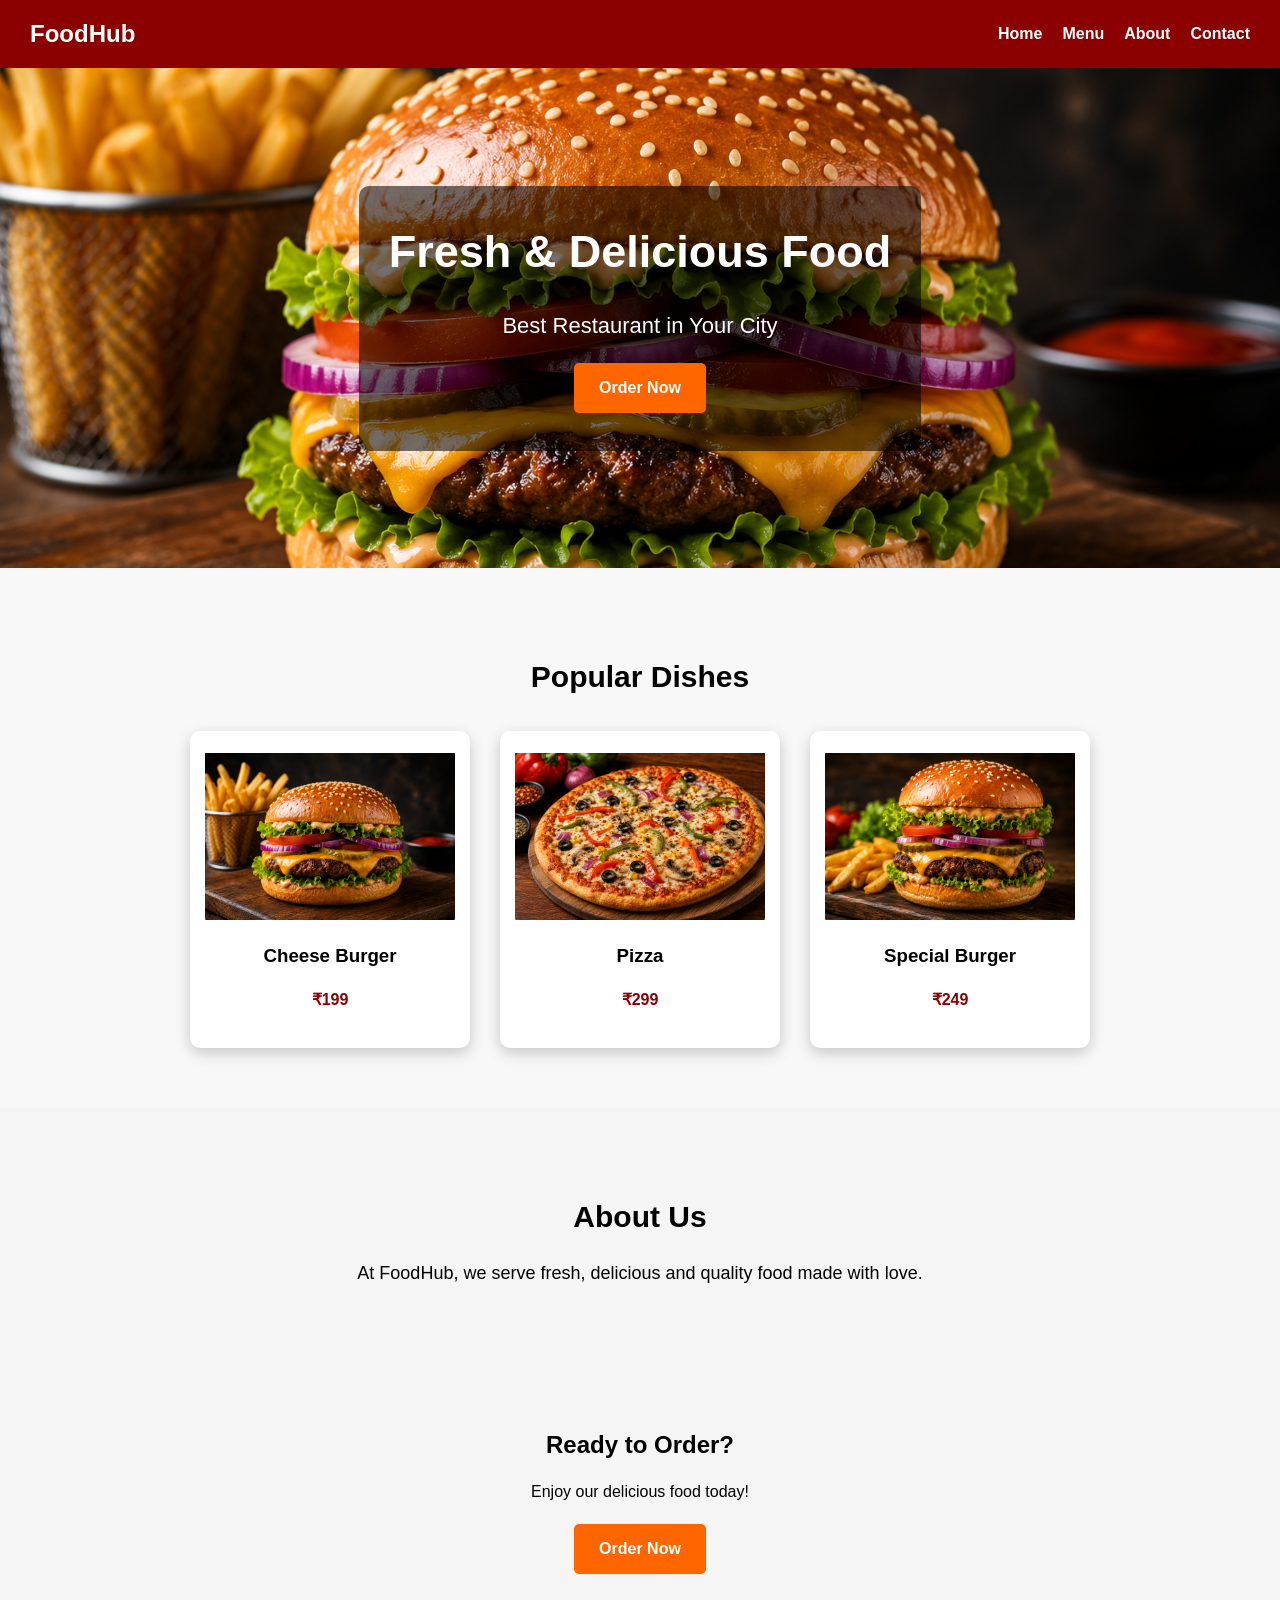
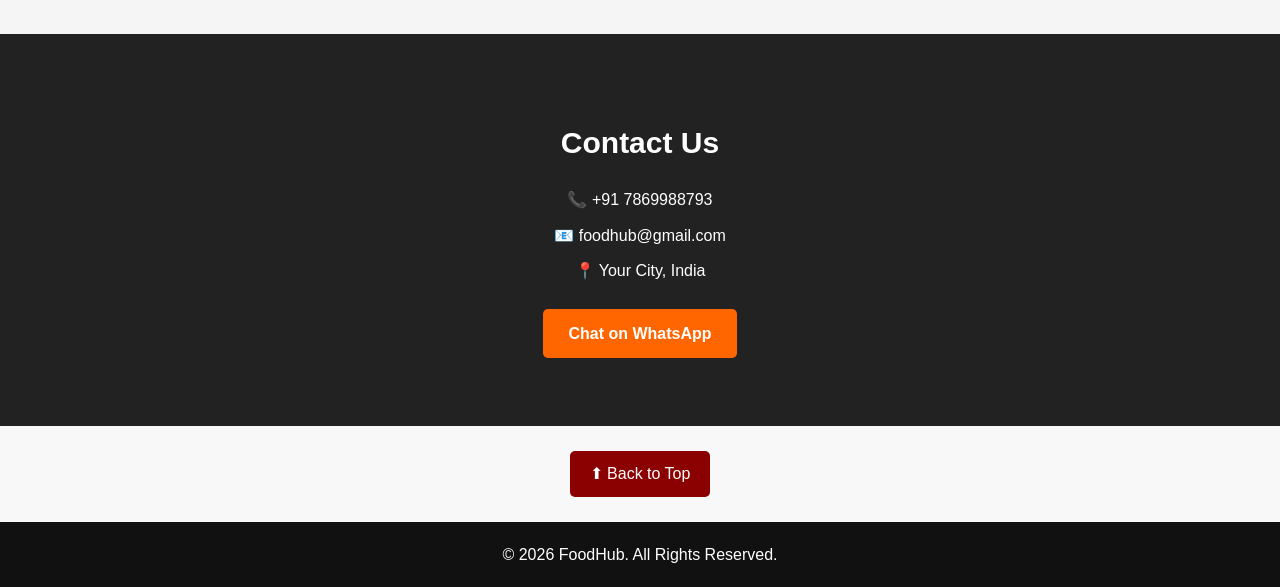
==== commit cd7cb91a: "Fix footer indentation in index.html" ====
--- a/index.html
+++ b/index.html
@@ -86,7 +86,8 @@
 
 <!-- FOOTER -->
 <a href="#home" class="top-btn">⬆ Back to Top</a>
-<footer>
+
+    <footer>
     <p>© 2026 FoodHub. All Rights Reserved.</p>
 </footer>
 
--- a/style.css
+++ b/style.css
@@ -568,3 +568,21 @@
 footer:hover p {
     transform: scale(1.03);
 }
+/* BACK TO TOP BUTTON */
+
+.top-btn {
+    display: block;
+    width: fit-content;
+    margin: 25px auto;
+    padding: 10px 20px;
+    background: #8B0000;
+    color: white;
+    text-decoration: none;
+    border-radius: 5px;
+    transition: 0.3s ease;
+}
+
+.top-btn:hover {
+    transform: translateY(-4px);
+    background: #ff6600;
+}
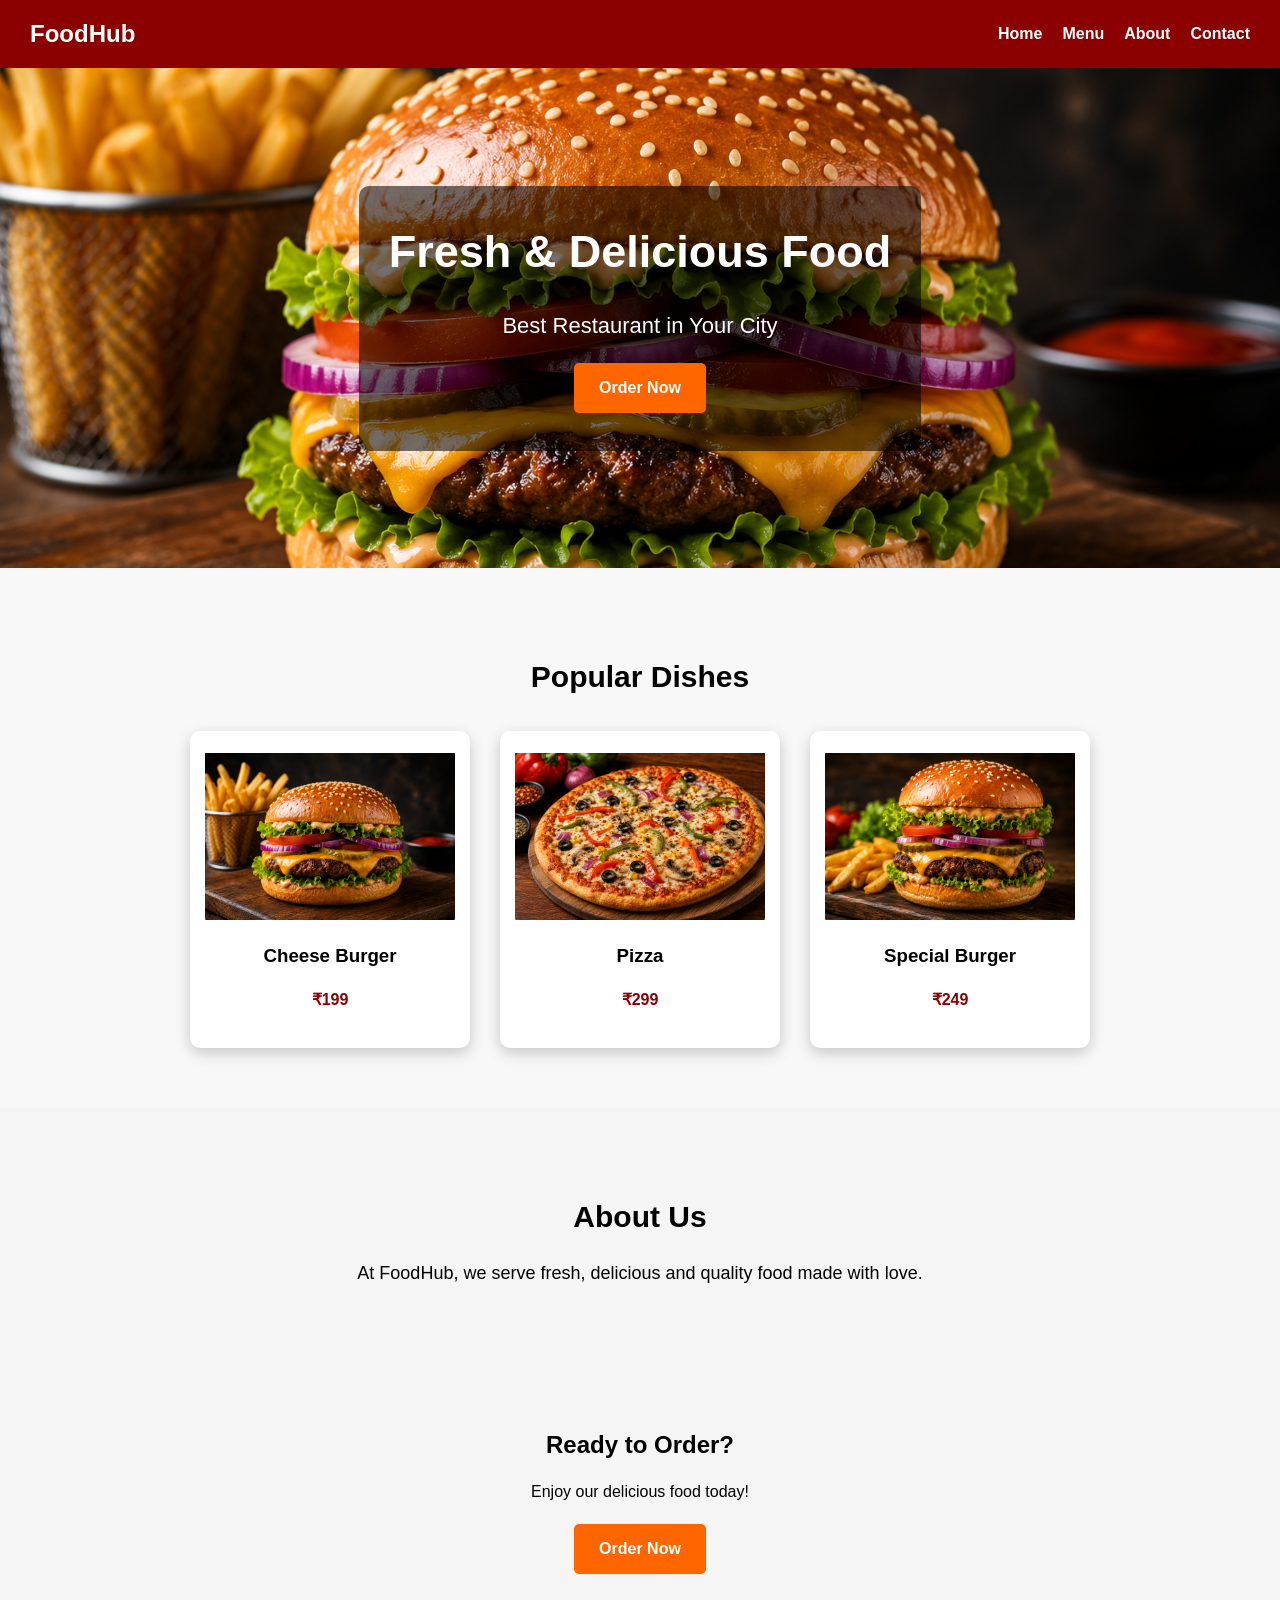
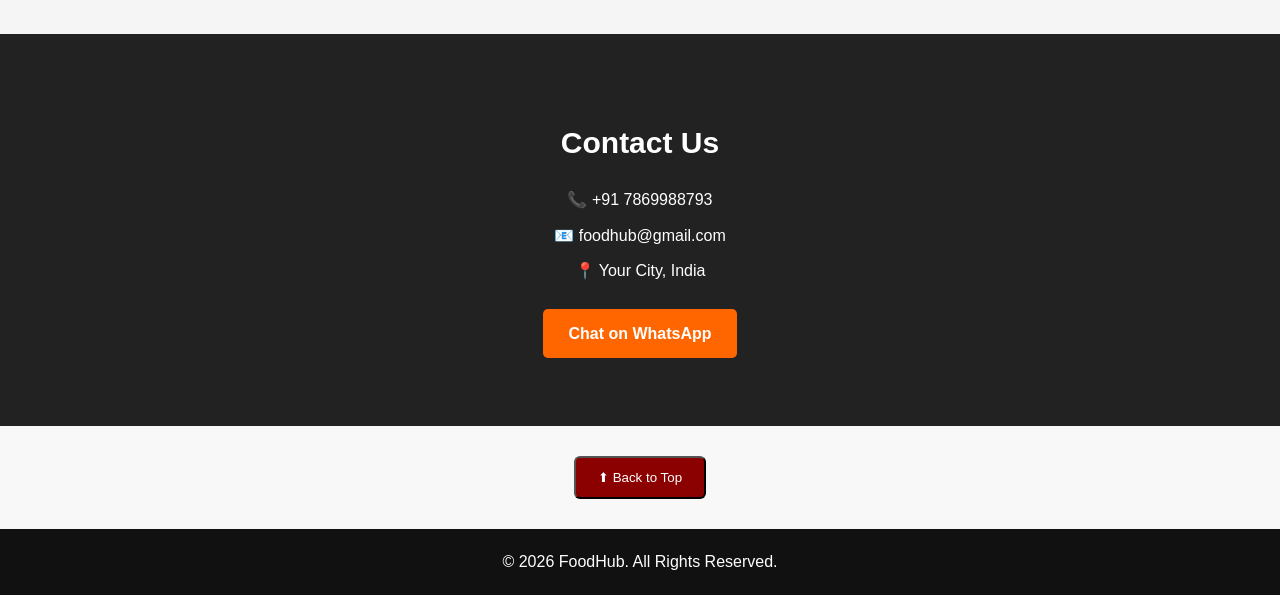
==== commit 2b3eb45e: "Replace Back to Top link with smooth scroll button" ====
--- a/index.html
+++ b/index.html
@@ -85,7 +85,9 @@
 </section>
 
 <!-- FOOTER -->
-<a href="#home" class="top-btn">⬆ Back to Top</a>
+<button class="top-btn" onclick="window.scrollTo({top: 0, behavior: 'smooth'})">
+    ⬆ Back to Top
+</button>
 
     <footer>
     <p>© 2026 FoodHub. All Rights Reserved.</p>
--- a/style.css
+++ b/style.css
@@ -573,16 +573,16 @@
 .top-btn {
     display: block;
     width: fit-content;
-    margin: 25px auto;
-    padding: 10px 20px;
+    margin: 30px auto;
+    padding: 12px 22px;
     background: #8B0000;
     color: white;
     text-decoration: none;
-    border-radius: 5px;
-    transition: 0.3s ease;
+    border-radius: 6px;
+    text-align: center;
 }
 
 .top-btn:hover {
-    transform: translateY(-4px);
     background: #ff6600;
-}
+    transform: scale(1.05);
+}
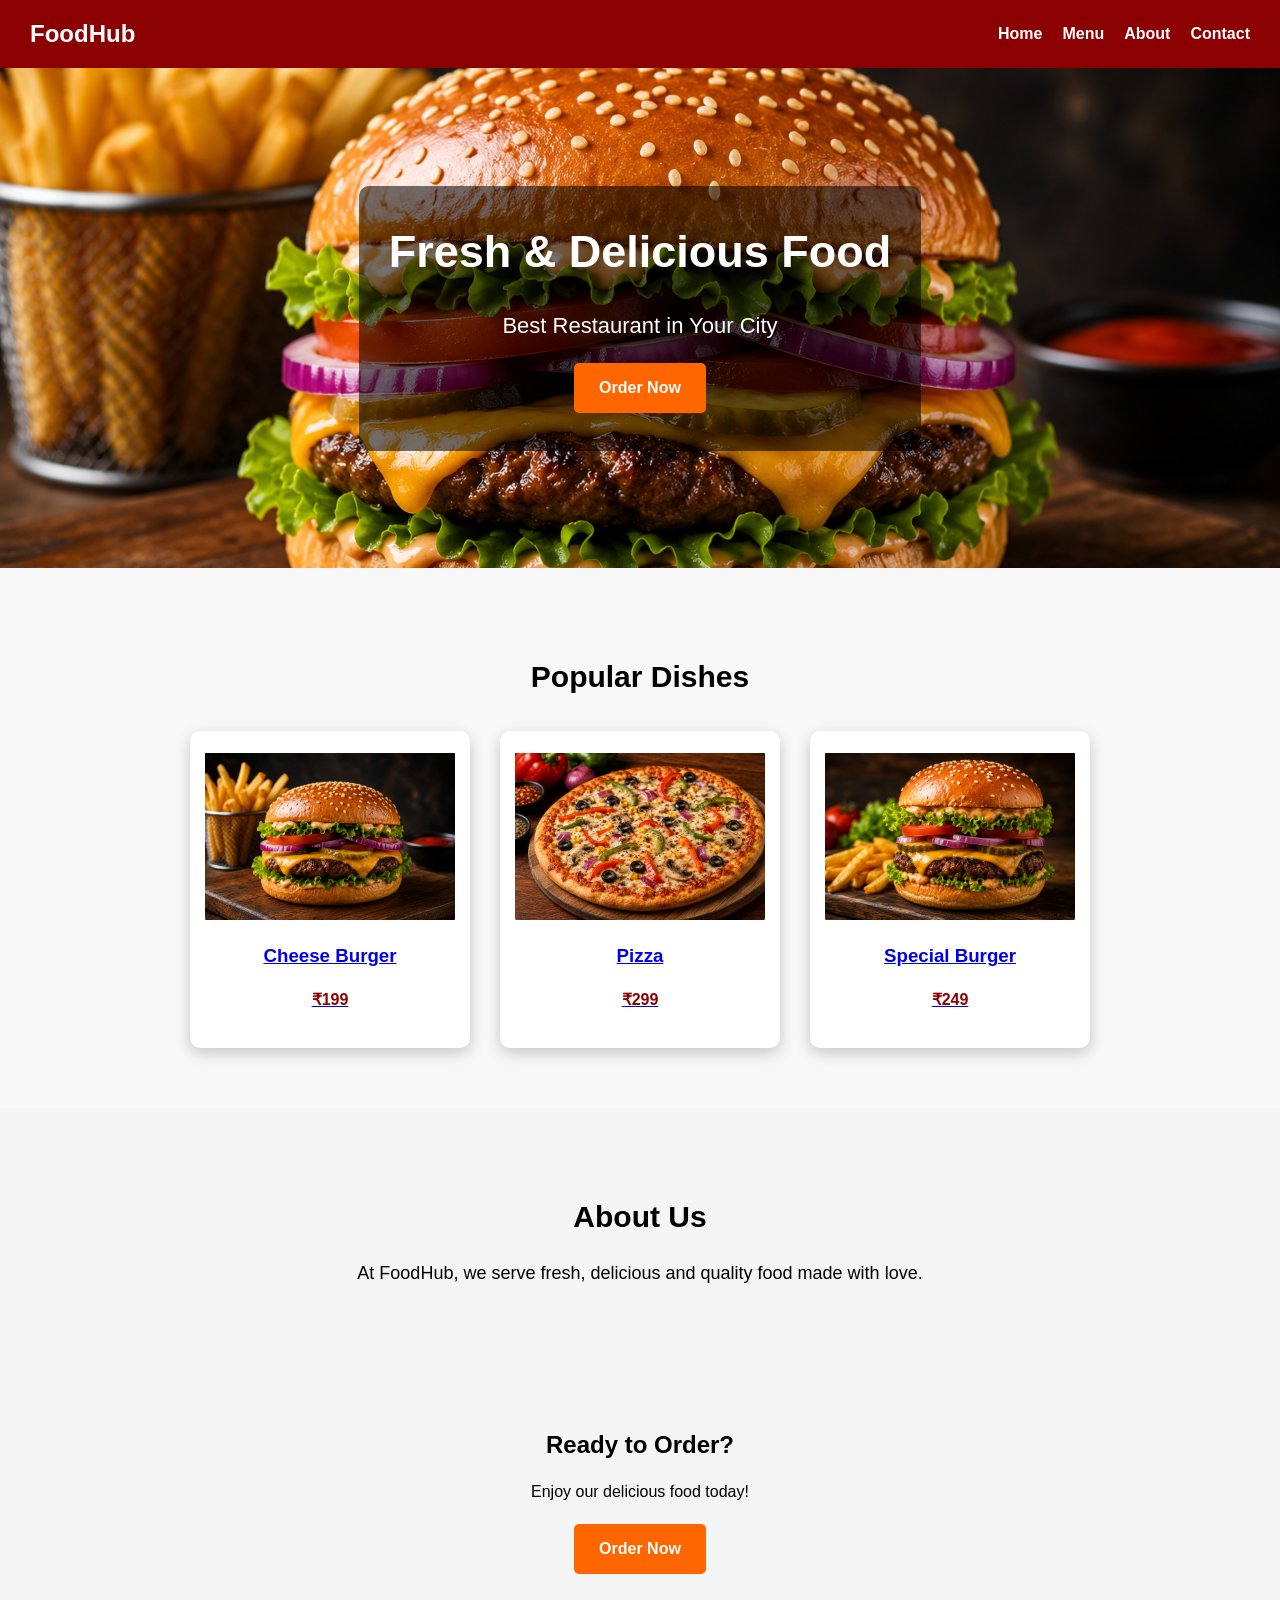
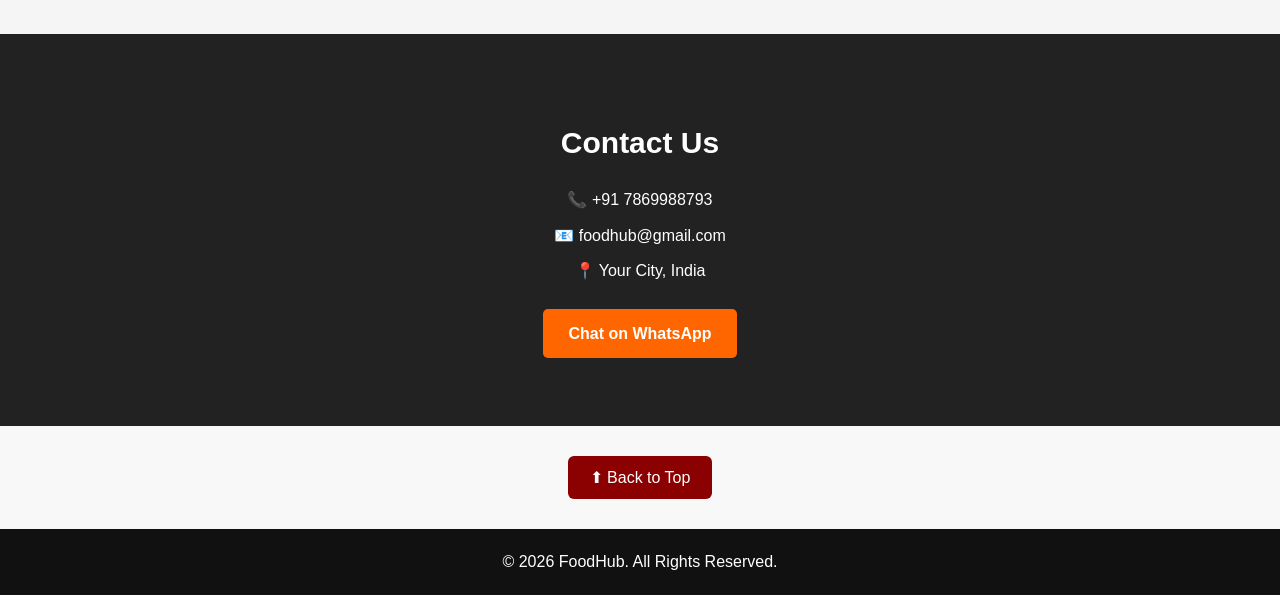
==== commit a58838ac: "Wrap card elements in anchor tags for linking" ====
--- a/index.html
+++ b/index.html
@@ -35,23 +35,23 @@
 
     <div class="cards">
 
-        <div class="card">
+        <a href="menu.html" class="card">
             <img src="images/burger.png" alt="Cheese Burger">
             <h3>Cheese Burger</h3>
             <p>₹199</p>
-        </div>
+        </a>
 
-        <div class="card">
+        <a href="menu.html" class="card">
             <img src="images/pizza.png" alt="Pizza">
             <h3>Pizza</h3>
             <p>₹299</p>
-        </div>
+        </a>
 
-        <div class="card">
+        <a href="menu.html" class="card">
             <img src="images/special-burger.png" alt="Special Burger">
             <h3>Special Burger</h3>
             <p>₹249</p>
-        </div>
+        </a>
 
     </div>
 </section>
--- a/style.css
+++ b/style.css
@@ -586,3 +586,9 @@
     background: #ff6600;
     transform: scale(1.05);
 }
+.top-btn {
+    border: none;
+    cursor: pointer;
+    font-family: Arial, sans-serif;
+    font-size: 16px;
+}
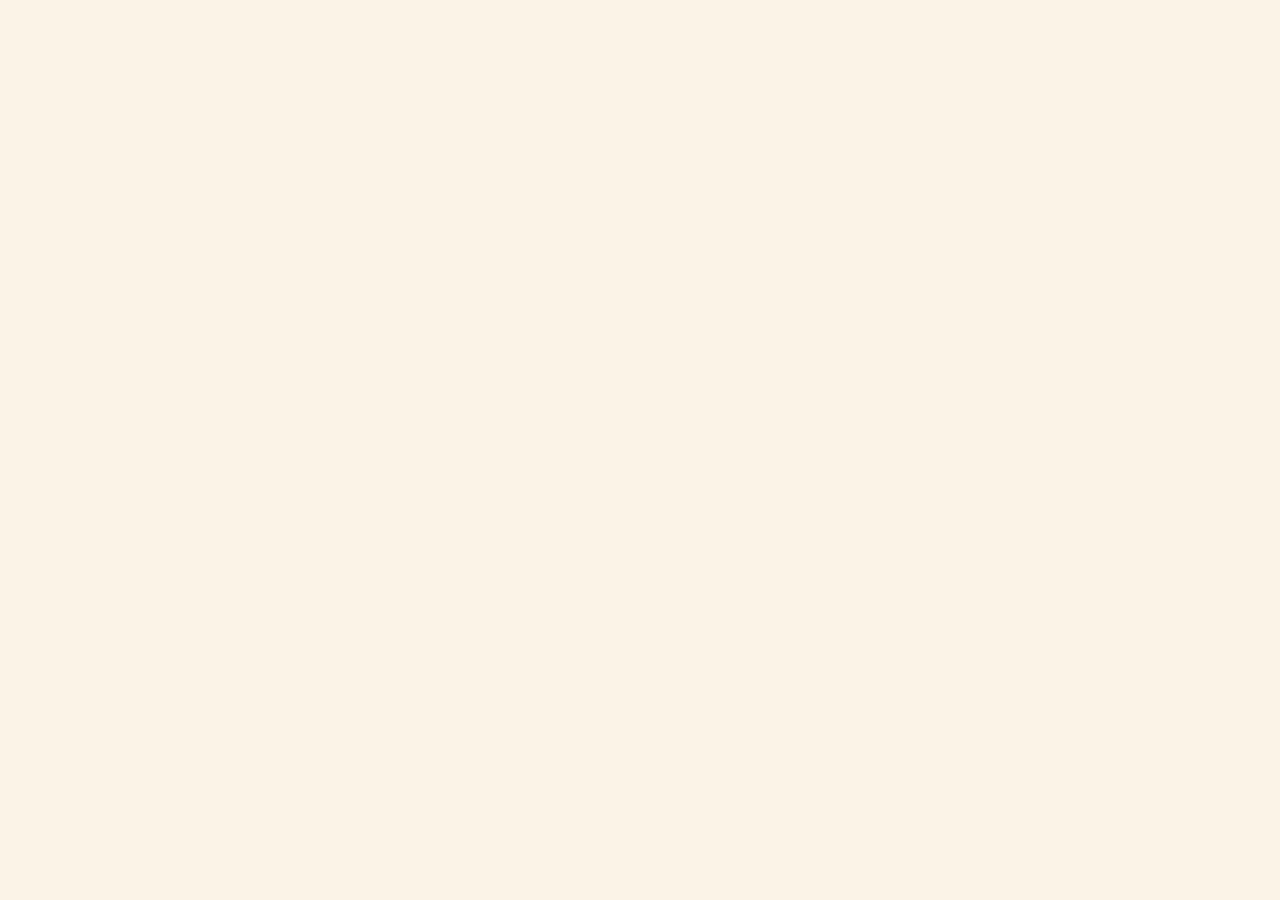
==== commit a3bda220: "Refactor index.html with new meta and styles Updated HTML structure, added meta tags, and improved s" ====
--- a/index.html
+++ b/index.html
@@ -1,97 +1,114 @@
 <!DOCTYPE html>
-<html>
+<html lang="en">
 <head>
-    <meta name="viewport" content="width=device-width, initial-scale=1.0">
-    <title>FoodHub - Fresh & Delicious Food</title>
-    <link rel="stylesheet" href="style.css">
-</head>
-
-<body>
-
-<nav>
-    <h2>FoodHub</h2>
-
-    <ul>
-        <li><a href="index.html">Home</a></li>
-        <li><a href="menu.html">Menu</a></li>
-        <li><a href="about.html">About</a></li>
-        <li><a href="contact.html">Contact</a></li>
-    </ul>
-</nav>
-
-<!-- HERO -->
-<section class="hero">
-    <div class="hero-content">
-        <h1>Fresh & Delicious Food</h1>
-        <p>Best Restaurant in Your City</p>
-
-        <a href="contact.html" class="btn">Order Now</a>
-    </div>
-</section>
-
-<!-- POPULAR DISHES -->
-<section class="menu">
-    <h2>Popular Dishes</h2>
-
-    <div class="cards">
-
-        <a href="menu.html" class="card">
-            <img src="images/burger.png" alt="Cheese Burger">
-            <h3>Cheese Burger</h3>
-            <p>₹199</p>
-        </a>
-
-        <a href="menu.html" class="card">
-            <img src="images/pizza.png" alt="Pizza">
-            <h3>Pizza</h3>
-            <p>₹299</p>
-        </a>
-
-        <a href="menu.html" class="card">
-            <img src="images/special-burger.png" alt="Special Burger">
-            <h3>Special Burger</h3>
-            <p>₹249</p>
-        </a>
-
-    </div>
-</section>
-
-<!-- ABOUT -->
-<section class="about">
-    <h2>About Us</h2>
-    <p>
-        At FoodHub, we serve fresh, delicious and quality food made with love.
-    </p>
-</section>
-
-<!-- ORDER -->
-<section class="order">
-    <h2>Ready to Order?</h2>
-    <p>Enjoy our delicious food today!</p>
-    <a href="contact.html" class="btn">Order Now</a>
-</section>
-
-<!-- CONTACT -->
-<section class="contact">
-    <h2>Contact Us</h2>
-
-    <p>📞 +91 7869988793</p>
-    <p>📧 foodhub@gmail.com</p>
-    <p>📍 Your City, India</p>
-
-    <a href="https://wa.me/917869988793" class="btn">
-        Chat on WhatsApp
-    </a>
-</section>
-
-<!-- FOOTER -->
-<button class="top-btn" onclick="window.scrollTo({top: 0, behavior: 'smooth'})">
-    ⬆ Back to Top
-</button>
-
-    <footer>
-    <p>© 2026 FoodHub. All Rights Reserved.</p>
-</footer>
-
-</body>
-    </html>
+<meta charset="UTF-8">
+<meta name="viewport" content="width=device-width, initial-scale=1.0">
+<title>FoodHub — Fresh, Fired, Feasted</title>
+<link rel="preconnect" href="https://fonts.googleapis.com">
+<link rel="preconnect" href="https://fonts.gstatic.com" crossorigin>
+<link href="https://fonts.googleapis.com/css2?family=Fraunces:opsz,wght@9..144,300..900&family=Space+Grotesk:wght@400;500;600;700&family=Space+Mono:wght@400;700&display=swap" rel="stylesheet">
+<style>
+ 
+/* ============ TOKENS ============ */
+:root{
+  --ink:#1c1410;
+  --paper:#fbf3e7;
+  --paper-2:#f3e6d3;
+  --saffron:#e7a93f;
+  --saffron-soft:#f2c876;
+  --chili:#b23a2e;
+  --chili-dark:#8a2b22;
+  --maroon:#3f131c;
+  --sage:#74915b;
+  --line: rgba(28,20,16,0.16);
+  --line-light: rgba(251,243,231,0.22);
+ 
+  --display: "Fraunces", serif;
+  --body: "Space Grotesk", sans-serif;
+  --mono: "Space Mono", monospace;
+ 
+  --container: 1180px;
+  --radius: 18px;
+}
+ 
+*{box-sizing:border-box; margin:0; padding:0;}
+html{scroll-behavior:smooth;}
+body{
+  font-family: var(--body);
+  color: var(--ink);
+  background: var(--paper);
+  line-height: 1.55;
+  overflow-x: hidden;
+}
+img{max-width:100%; display:block;}
+a{color:inherit; text-decoration:none;}
+h1,h2,h3{font-family: var(--display); font-weight:600; line-height:1.05;}
+.wrap{max-width: var(--container); margin: 0 auto; padding: 0 28px;}
+.eyebrow{
+  font-family: var(--mono);
+  font-size: 12.5px;
+  letter-spacing: 0.14em;
+  text-transform: uppercase;
+  display:inline-flex;
+  align-items:center;
+  gap:8px;
+  color: var(--chili);
+  margin-bottom: 14px;
+}
+.eyebrow::before{
+  content:"";
+  width:16px; height:1.5px;
+  background: var(--chili);
+  display:inline-block;
+}
+.btn{
+  font-family: var(--mono);
+  font-size: 14px;
+  letter-spacing: 0.03em;
+  text-transform: uppercase;
+  display:inline-flex;
+  align-items:center;
+  gap: 10px;
+  padding: 15px 30px;
+  border-radius: 999px;
+  border: 1.5px solid var(--ink);
+  background: var(--ink);
+  color: var(--paper);
+  cursor:pointer;
+  transition: transform .35s cubic-bezier(.2,.8,.2,1), box-shadow .35s ease, background .35s ease, color .35s ease;
+  box-shadow: 0 0 0 0 rgba(178,58,46,0);
+}
+.btn:hover{
+  transform: translateY(-3px);
+  box-shadow: 0 14px 26px -12px rgba(28,20,16,0.45);
+}
+.btn.ghost{
+  background: transparent;
+  color: var(--ink);
+  border-color: var(--ink);
+}
+.btn.chili{
+  background: var(--chili);
+  border-color: var(--chili);
+  color: var(--paper);
+}
+.btn.chili:hover{ background: var(--chili-dark); border-color: var(--chili-dark); }
+.btn.whatsapp{
+  background: var(--sage);
+  border-color: var(--sage);
+  color: var(--paper);
+}
+.btn.whatsapp:hover{ box-shadow: 0 14px 26px -12px rgba(74,22,32,0.45); filter: brightness(1.06); }
+ 
+/* reveal-on-scroll */
+.reveal{ opacity:0; transform: translateY(26px); transition: opacity .8s ease, transform .8s cubic-bezier(.2,.8,.2,1); }
+.reveal.in{ opacity:1; transform: translateY(0); }
+.reveal-stagger > *{ transition-delay: calc(var(--i,0) * 90ms); }
+ 
+@media (prefers-reduced-motion: reduce){
+  *{ animation: none !important; transition: none !important; }
+  html{ scroll-behavior:auto; }
+  .reveal{ opacity:1; transform:none; }
+}
+ 
+/* ============ NAV ============ */
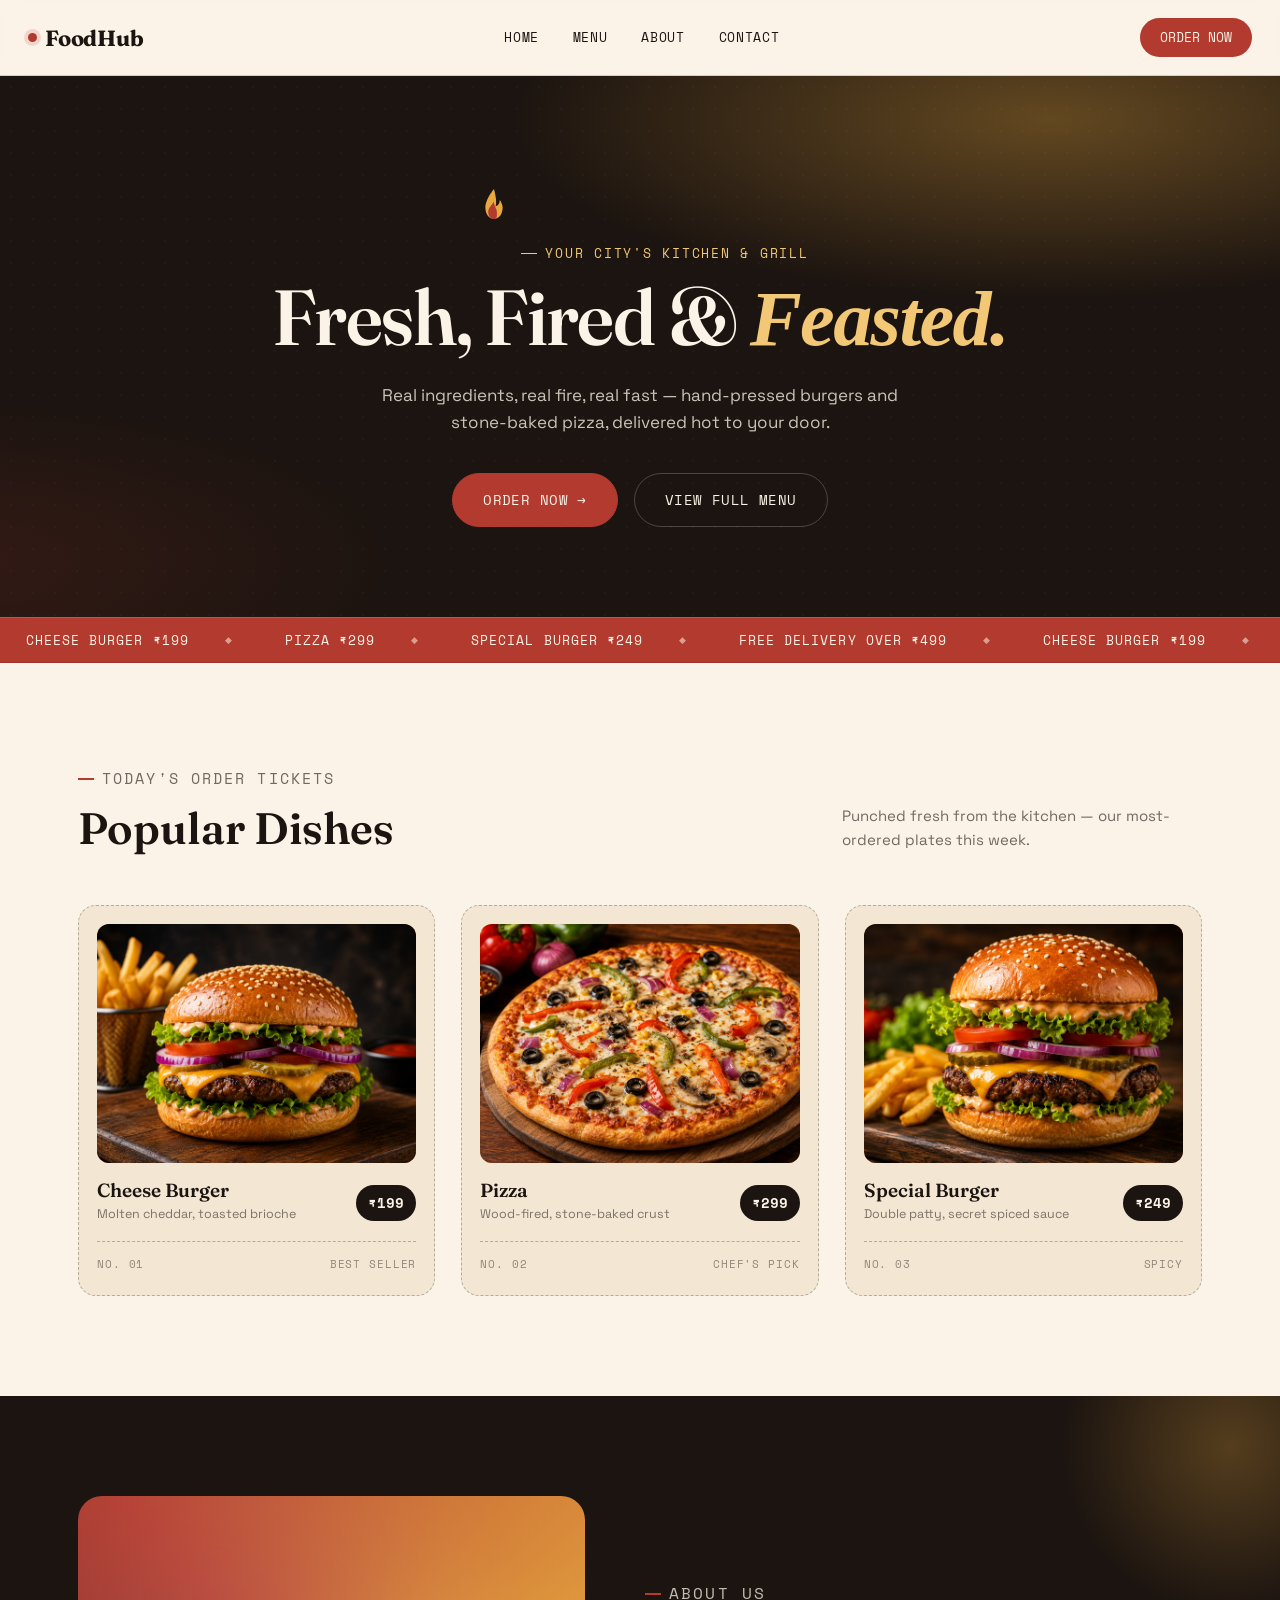
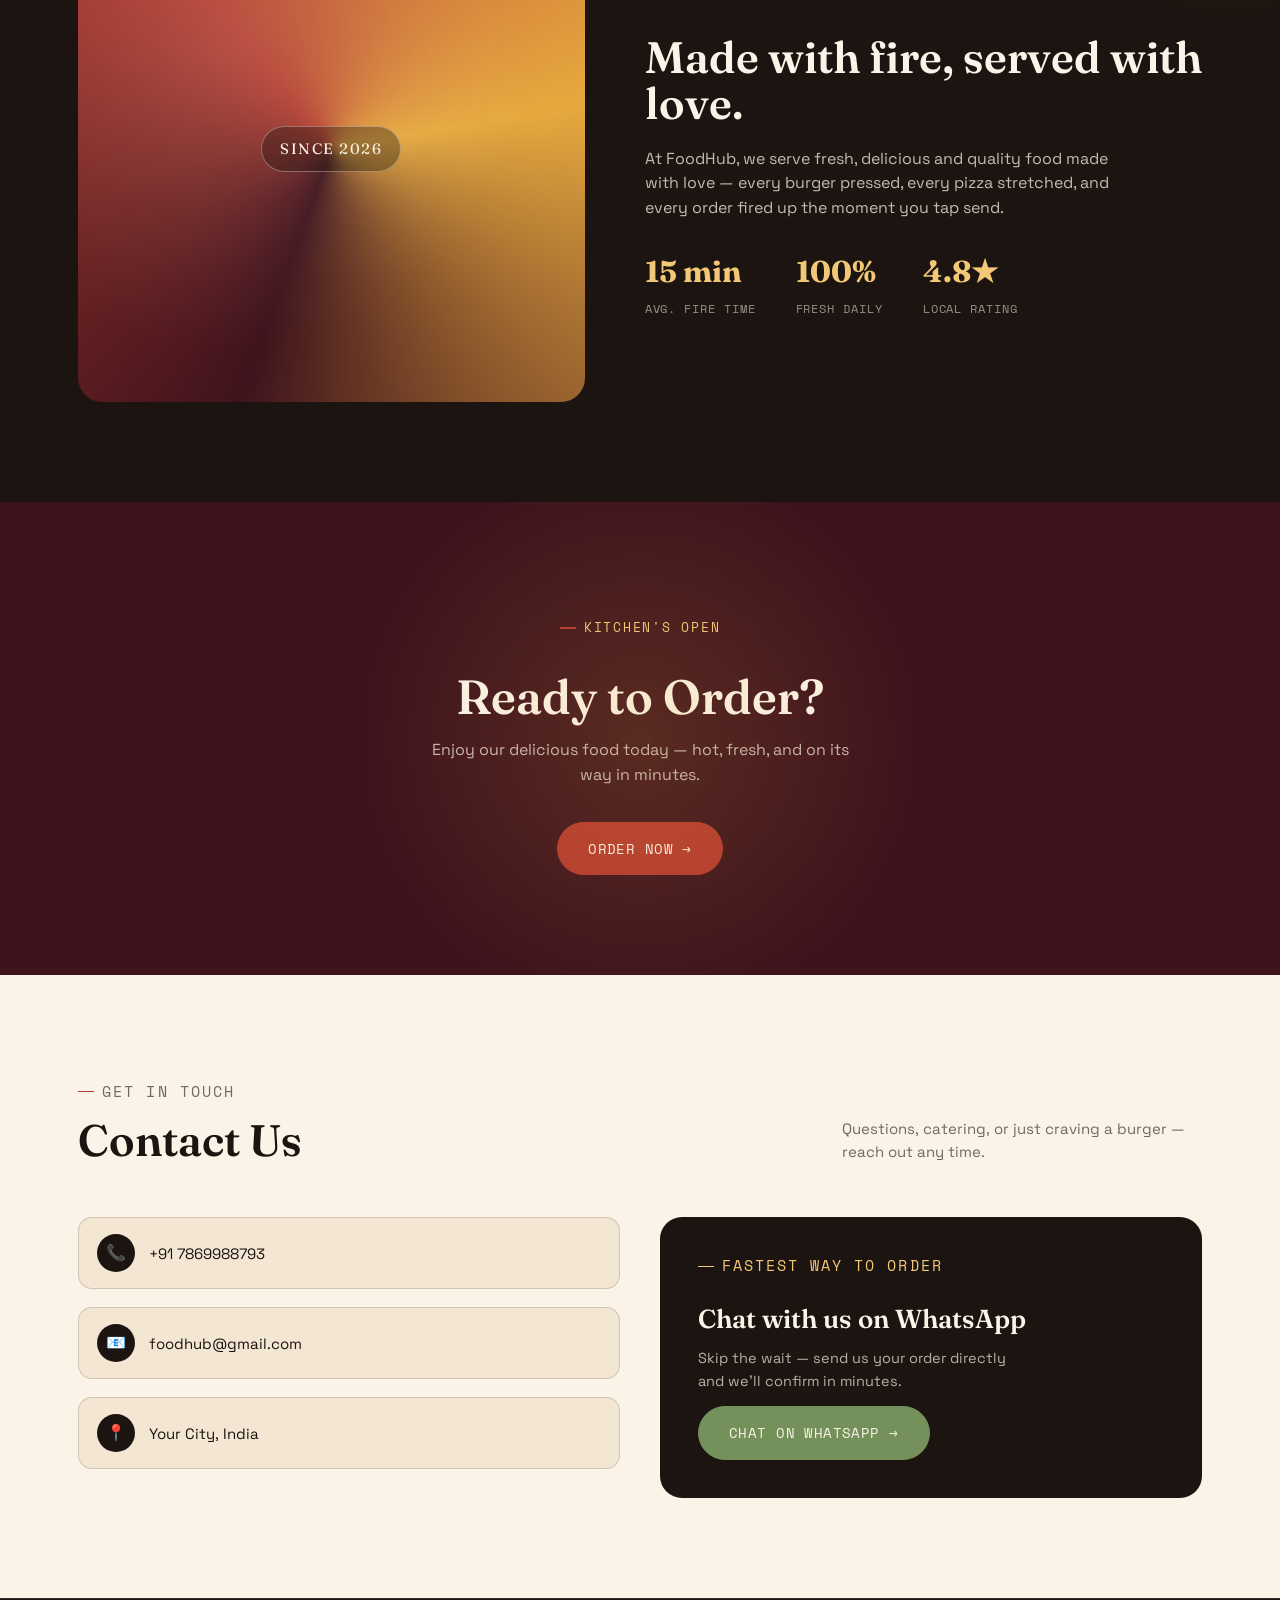
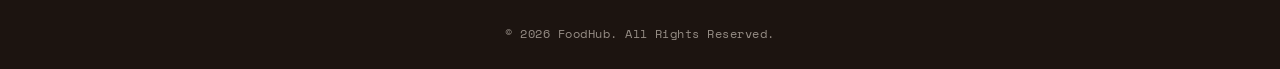
==== commit 8fd794d1: "Implement sticky navigation and layout enhancements Added a sticky navigation bar with animation and" ====
--- a/index.html
+++ b/index.html
@@ -8,7 +8,7 @@
 <link rel="preconnect" href="https://fonts.gstatic.com" crossorigin>
 <link href="https://fonts.googleapis.com/css2?family=Fraunces:opsz,wght@9..144,300..900&family=Space+Grotesk:wght@400;500;600;700&family=Space+Mono:wght@400;700&display=swap" rel="stylesheet">
 <style>
- 
+
 /* ============ TOKENS ============ */
 :root{
   --ink:#1c1410;
@@ -22,15 +22,15 @@
   --sage:#74915b;
   --line: rgba(28,20,16,0.16);
   --line-light: rgba(251,243,231,0.22);
- 
+
   --display: "Fraunces", serif;
   --body: "Space Grotesk", sans-serif;
   --mono: "Space Mono", monospace;
- 
+
   --container: 1180px;
   --radius: 18px;
 }
- 
+
 *{box-sizing:border-box; margin:0; padding:0;}
 html{scroll-behavior:smooth;}
 body{
@@ -99,16 +99,568 @@
   color: var(--paper);
 }
 .btn.whatsapp:hover{ box-shadow: 0 14px 26px -12px rgba(74,22,32,0.45); filter: brightness(1.06); }
- 
+
 /* reveal-on-scroll */
 .reveal{ opacity:0; transform: translateY(26px); transition: opacity .8s ease, transform .8s cubic-bezier(.2,.8,.2,1); }
 .reveal.in{ opacity:1; transform: translateY(0); }
 .reveal-stagger > *{ transition-delay: calc(var(--i,0) * 90ms); }
- 
+
 @media (prefers-reduced-motion: reduce){
   *{ animation: none !important; transition: none !important; }
   html{ scroll-behavior:auto; }
   .reveal{ opacity:1; transform:none; }
 }
- 
+
 /* ============ NAV ============ */
+nav{
+  position: sticky; top:0; z-index: 100;
+  display:flex; align-items:center; justify-content:space-between;
+  padding: 18px 28px;
+  background: rgba(251,243,231,0.85);
+  backdrop-filter: blur(10px);
+  border-bottom: 1px solid var(--line);
+  animation: dropIn .7s cubic-bezier(.2,.8,.2,1) both;
+}
+@keyframes dropIn{ from{ transform: translateY(-100%);} to{ transform: translateY(0);} }
+nav .brand{
+  font-family: var(--display);
+  font-weight:700;
+  font-size: 22px;
+  letter-spacing: -0.01em;
+  display:flex; align-items:center; gap:8px;
+}
+nav .brand .dot{
+  width:9px; height:9px; border-radius:50%;
+  background: var(--chili);
+  box-shadow: 0 0 0 4px rgba(178,58,46,0.15);
+}
+nav ul{
+  list-style:none;
+  display:flex; align-items:center; gap: 34px;
+}
+nav ul li a{
+  font-family: var(--mono);
+  font-size: 13px;
+  text-transform: uppercase;
+  letter-spacing: 0.05em;
+  position:relative;
+  padding-bottom: 4px;
+}
+nav ul li a::after{
+  content:"";
+  position:absolute; left:0; bottom:0;
+  width:0%; height:1.5px;
+  background: var(--chili);
+  transition: width .3s ease;
+}
+nav ul li a:hover::after{ width:100%; }
+nav .nav-cta{
+  font-family: var(--mono);
+  font-size: 12.5px;
+  text-transform: uppercase;
+  padding: 10px 20px;
+  border-radius: 999px;
+  background: var(--chili);
+  color: var(--paper);
+  transition: transform .3s ease, filter .3s ease;
+}
+nav .nav-cta:hover{ transform: translateY(-2px); filter: brightness(1.08); }
+
+/* ============ HERO ============ */
+.hero{
+  position:relative;
+  padding: 110px 28px 90px;
+  background:
+    radial-gradient(ellipse 70% 55% at 82% 8%, rgba(231,169,63,0.35), transparent 60%),
+    radial-gradient(ellipse 60% 50% at -5% 90%, rgba(178,58,46,0.16), transparent 60%),
+    var(--ink);
+  color: var(--paper);
+  overflow:hidden;
+  text-align:center;
+}
+.hero::before{
+  content:"";
+  position:absolute; inset:0;
+  background-image: radial-gradient(rgba(251,243,231,0.06) 1px, transparent 1px);
+  background-size: 22px 22px;
+  opacity: .5;
+  pointer-events:none;
+}
+.hero-content{ position:relative; max-width: 760px; margin: 0 auto; }
+.flame{
+  width: 46px; height:46px;
+  margin: 0 auto 22px;
+  animation: flicker 2.4s ease-in-out infinite;
+  transform-origin: 50% 90%;
+}
+@keyframes flicker{
+  0%,100%{ transform: scale(1) rotate(0deg); }
+  25%{ transform: scale(1.06,0.96) rotate(-3deg); }
+  50%{ transform: scale(0.95,1.08) rotate(2deg); }
+  75%{ transform: scale(1.04,0.97) rotate(-1deg); }
+}
+.hero .eyebrow{ color: var(--saffron-soft); justify-content:center; }
+.hero .eyebrow::before{ background: var(--saffron-soft); }
+.hero h1{
+  font-size: clamp(42px, 7.5vw, 78px);
+  letter-spacing: -0.02em;
+  opacity:0; animation: riseIn .9s .15s cubic-bezier(.2,.8,.2,1) forwards;
+}
+.hero h1 em{ font-style: italic; color: var(--saffron-soft); }
+.hero p.sub{
+  margin: 22px auto 0;
+  max-width: 520px;
+  font-size: 17px;
+  color: rgba(251,243,231,0.78);
+  opacity:0; animation: riseIn .9s .32s cubic-bezier(.2,.8,.2,1) forwards;
+}
+.hero .cta-row{
+  margin-top: 38px;
+  display:flex; gap:16px; justify-content:center; flex-wrap:wrap;
+  opacity:0; animation: riseIn .9s .48s cubic-bezier(.2,.8,.2,1) forwards;
+}
+.hero .cta-row .btn.ghost{ border-color: var(--line-light); color: var(--paper); }
+.hero .cta-row .btn.ghost:hover{ background: rgba(251,243,231,0.08); }
+@keyframes riseIn{ from{ opacity:0; transform: translateY(20px);} to{ opacity:1; transform:translateY(0);} }
+
+/* ticket ticker */
+.ticker{
+  background: var(--chili);
+  color: var(--paper);
+  overflow:hidden;
+  white-space: nowrap;
+  border-top: 1px solid rgba(251,243,231,0.15);
+  border-bottom: 1px solid rgba(28,20,16,0.15);
+}
+.ticker-track{
+  display:inline-flex;
+  animation: scrollLeft 26s linear infinite;
+  padding: 12px 0;
+}
+.ticker-track span{
+  font-family: var(--mono);
+  font-size: 13px;
+  letter-spacing: 0.08em;
+  text-transform: uppercase;
+  padding: 0 26px;
+  display:inline-flex; align-items:center; gap:10px;
+}
+.ticker-track span::after{ content:"◆"; font-size:9px; color: rgba(251,243,231,0.55); margin-left:26px; }
+@keyframes scrollLeft{ from{ transform: translateX(0);} to{ transform: translateX(-50%);} }
+.ticker:hover .ticker-track{ animation-play-state: paused; }
+
+/* ============ SECTION HEADERS ============ */
+.section{ padding: 100px 28px; }
+.section-head{
+  display:flex; align-items:flex-end; justify-content:space-between; flex-wrap:wrap; gap:20px;
+  margin-bottom: 54px;
+}
+.section-head h2{ font-size: clamp(30px, 4vw, 44px); }
+.section-head p{ max-width: 360px; color: rgba(28,20,16,0.62); font-size:15px; }
+
+/* ============ MENU / TICKETS ============ */
+.menu{ background: var(--paper); }
+.cards{
+  display:grid;
+  grid-template-columns: repeat(3, 1fr);
+  gap: 26px;
+}
+.card{
+  position:relative;
+  background: var(--paper-2);
+  border-radius: var(--radius);
+  border: 1.5px dashed rgba(28,20,16,0.28);
+  padding: 18px 18px 22px;
+  display:block;
+  transition: transform .45s cubic-bezier(.2,.8,.2,1), box-shadow .45s ease, border-color .45s ease;
+}
+.card:hover{
+  transform: translateY(-8px) rotate(-1deg);
+  box-shadow: 0 22px 40px -20px rgba(28,20,16,0.35);
+  border-color: var(--chili);
+}
+.card .thumb{
+  position:relative;
+  aspect-ratio: 4/3;
+  border-radius: 12px;
+  overflow:hidden;
+  margin-bottom: 18px;
+  background:
+    radial-gradient(circle at 30% 25%, rgba(251,243,231,0.5), transparent 55%),
+    linear-gradient(135deg, var(--saffron), var(--chili));
+  display:flex; align-items:center; justify-content:center;
+}
+.card .thumb .emoji{
+  font-size: 54px;
+  filter: drop-shadow(0 8px 14px rgba(28,20,16,0.28));
+  transition: transform .5s cubic-bezier(.2,.8,.2,1);
+}
+.card:hover .thumb .emoji{ transform: scale(1.12) rotate(-4deg); }
+.card .thumb img{
+  position:absolute; inset:0;
+  width:100%; height:100%; object-fit:cover;
+  transition: transform .6s ease;
+}
+.card:hover .thumb img{ transform: scale(1.08); }
+.card .row{
+  display:flex; align-items:center; justify-content:space-between;
+  gap: 10px;
+}
+.card h3{ font-size: 19px; }
+.card .tag{ font-size:12.5px; color: rgba(28,20,16,0.55); margin-top:4px; }
+.card .price{
+  font-family: var(--mono);
+  font-size: 14px;
+  font-weight:700;
+  background: var(--ink);
+  color: var(--paper);
+  padding: 7px 12px;
+  border-radius: 999px;
+  white-space:nowrap;
+}
+.card .stub{
+  margin-top: 16px;
+  padding-top: 14px;
+  border-top: 1.5px dashed rgba(28,20,16,0.28);
+  display:flex; justify-content:space-between;
+  font-family: var(--mono);
+  font-size: 11px;
+  letter-spacing: 0.08em;
+  text-transform: uppercase;
+  color: rgba(28,20,16,0.45);
+}
+
+/* ============ ABOUT ============ */
+.about{
+  background: var(--ink);
+  color: var(--paper);
+  position:relative;
+  overflow:hidden;
+}
+.about::before{
+  content:"";
+  position:absolute; top:-120px; right:-120px;
+  width:340px; height:340px; border-radius:50%;
+  background: radial-gradient(circle, rgba(231,169,63,0.28), transparent 70%);
+}
+.about-grid{
+  display:grid;
+  grid-template-columns: 1fr 1.1fr;
+  gap: 60px;
+  align-items:center;
+  position:relative;
+}
+.about-visual{
+  aspect-ratio: 1/1;
+  border-radius: 24px;
+  background:
+    radial-gradient(circle at 30% 30%, rgba(251,243,231,0.12), transparent 60%),
+    conic-gradient(from 200deg, var(--maroon), var(--chili), var(--saffron), var(--maroon));
+  position:relative;
+  display:flex; align-items:center; justify-content:center;
+}
+.about-visual span{
+  font-family: var(--display);
+  font-size: 15px;
+  letter-spacing: 0.1em;
+  text-transform:uppercase;
+  color: var(--paper);
+  background: rgba(28,20,16,0.35);
+  border: 1px solid rgba(251,243,231,0.35);
+  padding: 10px 18px;
+  border-radius: 999px;
+  backdrop-filter: blur(4px);
+}
+.about h2{ font-size: clamp(30px, 4vw, 44px); margin-bottom: 20px; }
+.about p{ color: rgba(251,243,231,0.75); font-size: 16px; max-width: 480px; margin-bottom: 28px; }
+.stat-row{ display:flex; gap: 40px; margin-top: 8px; flex-wrap:wrap; }
+.stat-row div strong{ font-family: var(--display); font-size: 30px; display:block; color: var(--saffron-soft); }
+.stat-row div span{ font-family: var(--mono); font-size: 11.5px; letter-spacing:0.08em; text-transform:uppercase; color: rgba(251,243,231,0.55); }
+
+/* ============ ORDER CTA ============ */
+.order{
+  background: var(--maroon);
+  color: var(--paper);
+  text-align:center;
+  padding: 100px 28px;
+  position:relative;
+  overflow:hidden;
+}
+.order::after{
+  content:"";
+  position:absolute; left:50%; top:50%;
+  width:600px; height:600px;
+  transform: translate(-50%,-50%);
+  background: radial-gradient(circle, rgba(231,169,63,0.16), transparent 65%);
+}
+.order h2{ font-size: clamp(30px,4.5vw,48px); position:relative; }
+.order p{ margin: 16px auto 34px; max-width: 420px; color: rgba(251,243,231,0.72); position:relative; }
+.order .btn{ position:relative; }
+
+/* ============ CONTACT ============ */
+.contact{ background: var(--paper); }
+.contact-grid{
+  display:grid;
+  grid-template-columns: 1fr 1fr;
+  gap: 40px;
+}
+.contact-info{ display:flex; flex-direction:column; gap: 18px; }
+.contact-info .item{
+  display:flex; align-items:center; gap: 14px;
+  padding: 16px 18px;
+  background: var(--paper-2);
+  border-radius: 14px;
+  border: 1px solid var(--line);
+  font-size: 15px;
+  transition: transform .35s ease, box-shadow .35s ease;
+}
+.contact-info .item:hover{ transform: translateX(6px); box-shadow: 0 10px 22px -14px rgba(28,20,16,0.3); }
+.contact-info .item .ic{
+  width: 38px; height:38px; border-radius:50%;
+  background: var(--ink); color: var(--paper);
+  display:flex; align-items:center; justify-content:center;
+  font-size: 16px; flex-shrink:0;
+}
+.contact-panel{
+  background: var(--ink);
+  color: var(--paper);
+  border-radius: 22px;
+  padding: 38px;
+  display:flex; flex-direction:column; justify-content:center; align-items:flex-start;
+  gap: 14px;
+}
+.contact-panel .eyebrow{ color: var(--saffron-soft); }
+.contact-panel .eyebrow::before{ background: var(--saffron-soft); }
+.contact-panel h3{ font-size: 26px; }
+.contact-panel p{ color: rgba(251,243,231,0.7); font-size: 14.5px; max-width: 320px; }
+
+/* ============ FOOTER ============ */
+footer{
+  background: var(--ink);
+  color: rgba(251,243,231,0.55);
+  text-align:center;
+  padding: 26px;
+  font-family: var(--mono);
+  font-size: 12px;
+  letter-spacing: 0.04em;
+  border-top: 1px solid rgba(251,243,231,0.1);
+}
+
+/* back to top */
+.top-btn{
+  position: fixed;
+  right: 24px; bottom: 24px;
+  width: 50px; height:50px;
+  border-radius: 50%;
+  border: none;
+  background: var(--ink);
+  color: var(--paper);
+  font-size: 18px;
+  cursor:pointer;
+  display:flex; align-items:center; justify-content:center;
+  box-shadow: 0 10px 24px -10px rgba(28,20,16,0.5);
+  opacity:0; visibility:hidden; transform: translateY(14px);
+  transition: opacity .35s ease, transform .35s ease, visibility .35s;
+  z-index: 90;
+}
+.top-btn.show{ opacity:1; visibility:visible; transform: translateY(0); }
+.top-btn:hover{ background: var(--chili); }
+
+/* ============ RESPONSIVE ============ */
+@media (max-width: 860px){
+  nav ul{ display:none; }
+  .cards{ grid-template-columns: 1fr; }
+  .about-grid, .contact-grid{ grid-template-columns: 1fr; }
+  .about-visual{ order:-1; max-width: 280px; margin: 0 auto; }
+  .section{ padding: 72px 22px; }
+}
+</style>
+</head>
+<body>
+
+<nav>
+  <a href="index.html" class="brand"><span class="dot"></span>FoodHub</a>
+  <ul>
+    <li><a href="index.html">Home</a></li>
+    <li><a href="menu.html">Menu</a></li>
+    <li><a href="about.html">About</a></li>
+    <li><a href="contact.html">Contact</a></li>
+  </ul>
+  <a href="contact.html" class="nav-cta">Order Now</a>
+</nav>
+
+<!-- HERO -->
+<section class="hero">
+  <div class="hero-content">
+    <svg class="flame" viewBox="0 0 64 64" fill="none" xmlns="http://www.w3.org/2000/svg">
+      <path d="M32 4C32 4 20 18 20 30C20 39 25 46 32 46C39 46 44 39 44 30C44 26 42 22 40 19C40 25 37 28 34 28C36 24 35 16 32 4Z" fill="#E7A93F"/>
+      <path d="M32 46C27 46 24 41 24 36C24 32 26.5 29 32 22C32 29 36 31 36 36C36 41 37 46 32 46Z" fill="#B23A2E"/>
+    </svg>
+    <p class="eyebrow">Your City's Kitchen &amp; Grill</p>
+    <h1>Fresh, Fired &amp; <em>Feasted.</em></h1>
+    <p class="sub">Real ingredients, real fire, real fast — hand-pressed burgers and stone-baked pizza, delivered hot to your door.</p>
+    <div class="cta-row">
+      <a href="contact.html" class="btn chili">Order Now →</a>
+      <a href="menu.html" class="btn ghost">View Full Menu</a>
+    </div>
+  </div>
+</section>
+
+<div class="ticker">
+  <div class="ticker-track">
+    <span>Cheese Burger ₹199</span>
+    <span>Pizza ₹299</span>
+    <span>Special Burger ₹249</span>
+    <span>Free Delivery Over ₹499</span>
+    <span>Cheese Burger ₹199</span>
+    <span>Pizza ₹299</span>
+    <span>Special Burger ₹249</span>
+    <span>Free Delivery Over ₹499</span>
+  </div>
+</div>
+
+<!-- POPULAR DISHES -->
+<section class="menu section">
+  <div class="wrap">
+    <div class="section-head reveal">
+      <div>
+        <p class="eyebrow">Today's Order Tickets</p>
+        <h2>Popular Dishes</h2>
+      </div>
+      <p>Punched fresh from the kitchen — our most-ordered plates this week.</p>
+    </div>
+
+    <div class="cards reveal-stagger">
+      <a href="menu.html" class="card reveal" style="--i:0">
+        <div class="thumb">
+          <span class="emoji">🍔</span>
+          <img src="images/burger.png" alt="Cheese Burger" onerror="this.style.display='none'">
+        </div>
+        <div class="row">
+          <div>
+            <h3>Cheese Burger</h3>
+            <p class="tag">Molten cheddar, toasted brioche</p>
+          </div>
+          <span class="price">₹199</span>
+        </div>
+        <div class="stub"><span>No. 01</span><span>Best Seller</span></div>
+      </a>
+
+      <a href="menu.html" class="card reveal" style="--i:1">
+        <div class="thumb">
+          <span class="emoji">🍕</span>
+          <img src="images/pizza.png" alt="Pizza" onerror="this.style.display='none'">
+        </div>
+        <div class="row">
+          <div>
+            <h3>Pizza</h3>
+            <p class="tag">Wood-fired, stone-baked crust</p>
+          </div>
+          <span class="price">₹299</span>
+        </div>
+        <div class="stub"><span>No. 02</span><span>Chef's Pick</span></div>
+      </a>
+
+      <a href="menu.html" class="card reveal" style="--i:2">
+        <div class="thumb">
+          <span class="emoji">🌶️</span>
+          <img src="images/special-burger.png" alt="Special Burger" onerror="this.style.display='none'">
+        </div>
+        <div class="row">
+          <div>
+            <h3>Special Burger</h3>
+            <p class="tag">Double patty, secret spiced sauce</p>
+          </div>
+          <span class="price">₹249</span>
+        </div>
+        <div class="stub"><span>No. 03</span><span>Spicy</span></div>
+      </a>
+    </div>
+  </div>
+</section>
+
+<!-- ABOUT -->
+<section class="about section">
+  <div class="wrap about-grid">
+    <div class="about-visual reveal">
+      <span>Since 2026</span>
+    </div>
+    <div class="reveal">
+      <p class="eyebrow">About Us</p>
+      <h2>Made with fire, served with love.</h2>
+      <p>At FoodHub, we serve fresh, delicious and quality food made with love — every burger pressed, every pizza stretched, and every order fired up the moment you tap send.</p>
+      <div class="stat-row">
+        <div><strong>15 min</strong><span>Avg. Fire Time</span></div>
+        <div><strong>100%</strong><span>Fresh Daily</span></div>
+        <div><strong>4.8★</strong><span>Local Rating</span></div>
+      </div>
+    </div>
+  </div>
+</section>
+
+<!-- ORDER -->
+<section class="order">
+  <div class="wrap">
+    <p class="eyebrow" style="justify-content:center; color:var(--saffron-soft);">Kitchen's Open</p>
+    <h2 class="reveal">Ready to Order?</h2>
+    <p class="reveal">Enjoy our delicious food today — hot, fresh, and on its way in minutes.</p>
+    <a href="contact.html" class="btn chili reveal">Order Now →</a>
+  </div>
+</section>
+
+<!-- CONTACT -->
+<section class="contact section">
+  <div class="wrap">
+    <div class="section-head reveal">
+      <div>
+        <p class="eyebrow">Get In Touch</p>
+        <h2>Contact Us</h2>
+      </div>
+      <p>Questions, catering, or just craving a burger — reach out any time.</p>
+    </div>
+
+    <div class="contact-grid">
+      <div class="contact-info reveal-stagger">
+        <div class="item reveal" style="--i:0"><span class="ic">📞</span> +91 7869988793</div>
+        <div class="item reveal" style="--i:1"><span class="ic">📧</span> foodhub@gmail.com</div>
+        <div class="item reveal" style="--i:2"><span class="ic">📍</span> Your City, India</div>
+      </div>
+
+      <div class="contact-panel reveal">
+        <p class="eyebrow">Fastest Way To Order</p>
+        <h3>Chat with us on WhatsApp</h3>
+        <p>Skip the wait — send us your order directly and we'll confirm in minutes.</p>
+        <a href="https://wa.me/917869988793" class="btn whatsapp">Chat on WhatsApp →</a>
+      </div>
+    </div>
+  </div>
+</section>
+
+<footer>
+  <p>© 2026 FoodHub. All Rights Reserved.</p>
+</footer>
+
+<button class="top-btn" id="topBtn" onclick="window.scrollTo({top: 0, behavior: 'smooth'})" aria-label="Back to top">⬆</button>
+
+<script>
+  // Back to top visibility
+  const topBtn = document.getElementById('topBtn');
+  window.addEventListener('scroll', () => {
+    topBtn.classList.toggle('show', window.scrollY > 480);
+  });
+
+  // Scroll reveal
+  const revealEls = document.querySelectorAll('.reveal');
+  const io = new IntersectionObserver((entries) => {
+    entries.forEach(entry => {
+      if (entry.isIntersecting) {
+        entry.target.classList.add('in');
+        io.unobserve(entry.target);
+      }
+    });
+  }, { threshold: 0.15 });
+  revealEls.forEach(el => io.observe(el));
+</script>
+
+</body>
+ </html>
